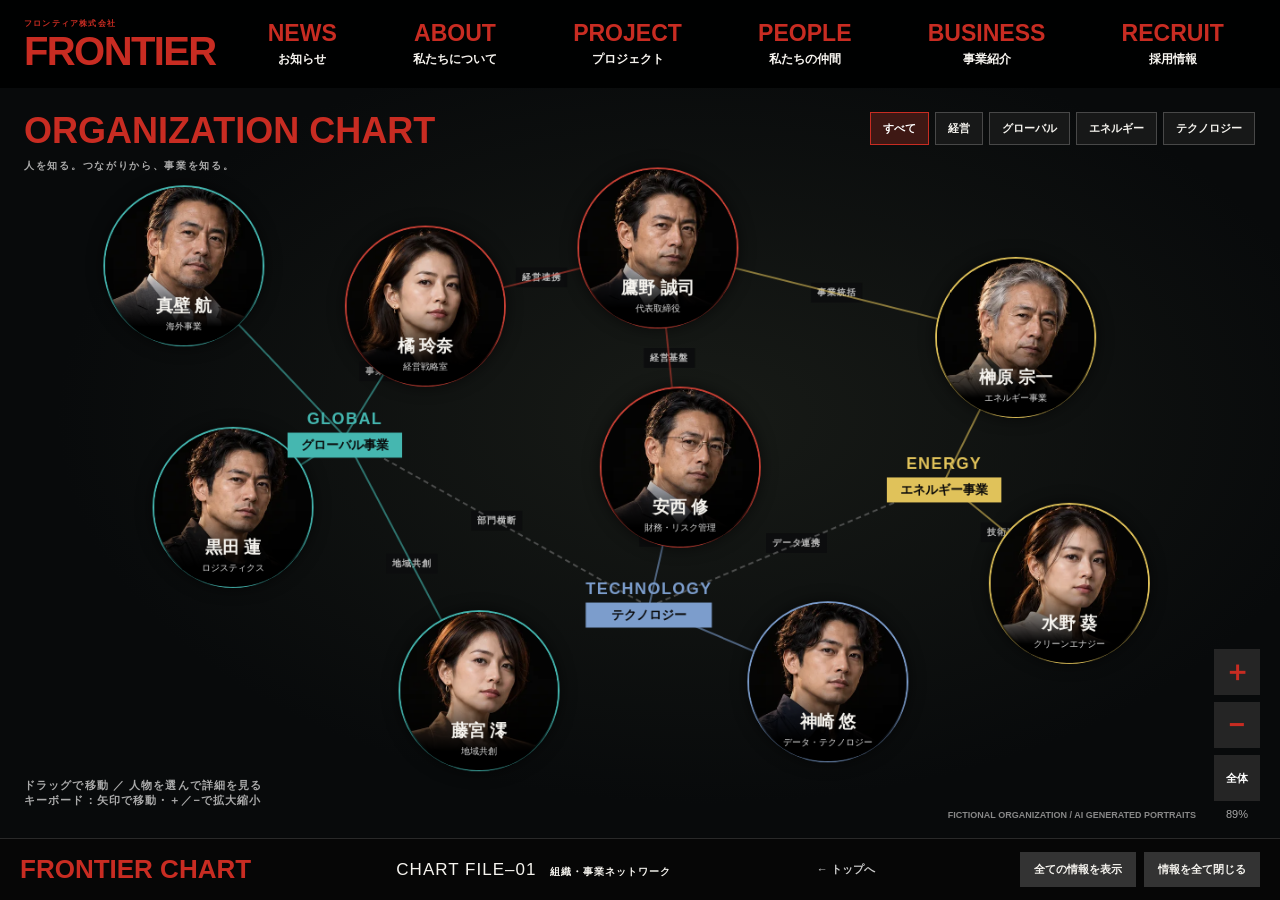
==== chart/index.html @ ee570818 "Build FRONTIER corporate website and interactive organization chart" ====
<!doctype html><html lang="ja"><head><meta charset="UTF-8"><meta name="viewport" content="width=device-width,initial-scale=1"><title>組織チャート｜FRONTIER</title><meta name="description" content="境界を越え、まだ見ぬ未来へ。架空の総合事業会社FRONTIERの企業サイト。OneBeによるデザインスタディです。"><meta name="robots" content="noindex,nofollow"><meta name="theme-color" content="#090909"><meta property="og:title" content="FRONTIER — 境界を越え、まだ見ぬ未来へ。"><meta property="og:description" content="架空企業のコーポレートサイトと、事業をつなぐインタラクティブ組織チャート。"><meta property="og:type" content="website"><meta property="og:image" content="https://onebe-inc.github.io/frontier-corporate-demo/assets/og.jpg"><meta property="og:url" content="https://onebe-inc.github.io/frontier-corporate-demo/chart/"><link rel="canonical" href="https://onebe-inc.github.io/frontier-corporate-demo/chart/"><link rel="stylesheet" href="../styles.css"><link rel="icon" href="data:,"><script defer src="../data.js"></script><script defer src="../app.js"></script></head><body class="chart-page"><a class="skip" href="#chart-workspace">チャートへ移動</a><nav class="nav" aria-label="メインナビゲーション"><a class="brand" href="../" aria-label="FRONTIER トップ"><small>フロンティア株式会社</small>FRONTIER</a><button class="menu-toggle" aria-expanded="false" aria-controls="nav-links">MENU ＋</button><div class="nav-links" id="nav-links"><a href="../index.html#news"><b>NEWS</b><span>お知らせ</span></a><a href="../index.html#about"><b>ABOUT</b><span>私たちについて</span></a><a href="../index.html#project"><b>PROJECT</b><span>プロジェクト</span></a><a href="../index.html#people"><b>PEOPLE</b><span>私たちの仲間</span></a><a href="../index.html#business"><b>BUSINESS</b><span>事業紹介</span></a><a href="../index.html#recruit"><b>RECRUIT</b><span>採用情報</span></a></div></nav><main class="chart-main"><div class="chart-background"></div><div class="chart-title-block"><h1>ORGANIZATION CHART</h1><p>人を知る。つながりから、事業を知る。</p></div><div class="chart-legend" role="group" aria-label="部門で絞り込む"><button data-filter="all" aria-pressed="true">すべて</button><button data-filter="strategy" aria-pressed="false">経営</button><button data-filter="global" aria-pressed="false">グローバル</button><button data-filter="energy" aria-pressed="false">エネルギー</button><button data-filter="technology" aria-pressed="false">テクノロジー</button></div><div class="chart-workspace" id="chart-workspace" tabindex="0" role="region" aria-label="組織チャート。ドラッグまたは矢印キーで移動、プラス・マイナスで拡大縮小。人物を選択すると詳細を表示。"><div class="chart-world" id="chart-world"><button class="chart-node" style="left:690px;top:160px;--group-color:#c94035" data-person="1" data-group="strategy" aria-label="鷹野 誠司、代表取締役 / CEO。詳細を表示"><img src="../assets/person-1.webp" alt="" width="144" height="144" draggable="false"><span class="node-name">鷹野 誠司<small>代表取締役</small></span><span class="node-detail">経営戦略・全事業統括<br>「まだ、世界にはできることがある。」</span></button><button class="chart-node" style="left:430px;top:225px;--group-color:#c94035" data-person="2" data-group="strategy" aria-label="橘 玲奈、経営戦略室 / Director。詳細を表示"><img src="../assets/person-2.webp" alt="" width="144" height="144" draggable="false"><span class="node-name">橘 玲奈<small>経営戦略室</small></span><span class="node-detail">経営戦略・事業開発<br>「未来を、構想だけで終わらせない。」</span></button><button class="chart-node" style="left:1090px;top:260px;--group-color:#e0c25a" data-person="3" data-group="energy" aria-label="榊原 宗一、エネルギー事業 / Executive。詳細を表示"><img src="../assets/person-3.webp" alt="" width="144" height="144" draggable="false"><span class="node-name">榊原 宗一<small>エネルギー事業</small></span><span class="node-detail">エネルギー・技術連携<br>「現場に立てば、答えが見えてくる。」</span></button><button class="chart-node" style="left:215px;top:450px;--group-color:#45b7b0" data-person="4" data-group="global" aria-label="黒田 蓮、ロジスティクス / Director。詳細を表示"><img src="../assets/person-4.webp" alt="" width="144" height="144" draggable="false"><span class="node-name">黒田 蓮<small>ロジスティクス</small></span><span class="node-detail">物流・調達・海外拠点<br>「届かない場所を、なくしていく。」</span></button><button class="chart-node" style="left:1150px;top:535px;--group-color:#e0c25a" data-person="5" data-group="energy" aria-label="水野 葵、クリーンエナジー / Engineer。詳細を表示"><img src="../assets/person-5.webp" alt="" width="144" height="144" draggable="false"><span class="node-name">水野 葵<small>クリーンエナジー</small></span><span class="node-detail">再生可能エネルギー・設備設計<br>「自然の力を、暮らしの力に。」</span></button><button class="chart-node" style="left:715px;top:405px;--group-color:#c94035" data-person="6" data-group="strategy" aria-label="安西 修、財務・リスク管理 / CFO。詳細を表示"><img src="../assets/person-6.webp" alt="" width="144" height="144" draggable="false"><span class="node-name">安西 修<small>財務・リスク管理</small></span><span class="node-detail">財務・ガバナンス<br>「挑戦を支える、確かな基盤を。」</span></button><button class="chart-node" style="left:880px;top:645px;--group-color:#7c9dcc" data-person="7" data-group="technology" aria-label="神崎 悠、データ・テクノロジー / Lead。詳細を表示"><img src="../assets/person-7.webp" alt="" width="144" height="144" draggable="false"><span class="node-name">神崎 悠<small>データ・テクノロジー</small></span><span class="node-detail">データ基盤・運用分析<br>「見えない可能性を、データで照らす。」</span></button><button class="chart-node" style="left:490px;top:655px;--group-color:#45b7b0" data-person="8" data-group="global" aria-label="藤宮 澪、地域共創 / Director。詳細を表示"><img src="../assets/person-8.webp" alt="" width="144" height="144" draggable="false"><span class="node-name">藤宮 澪<small>地域共創</small></span><span class="node-detail">地域連携・コミュニケーション<br>「その土地の声から、はじめよう。」</span></button><button class="chart-node" style="left:160px;top:180px;--group-color:#45b7b0" data-person="9" data-group="global" aria-label="真壁 航、海外事業 / Executive。詳細を表示"><img src="../assets/person-9.webp" alt="" width="144" height="144" draggable="false"><span class="node-name">真壁 航<small>海外事業</small></span><span class="node-detail">海外事業・パートナーシップ<br>「境界の向こうに、仲間がいる。」</span></button><div class="chart-hub" style="left:340px;top:370px;--group-color:#45b7b0"><b>GLOBAL</b><span>グローバル事業</span></div><div class="chart-hub" style="left:1010px;top:420px;--group-color:#e0c25a"><b>ENERGY</b><span>エネルギー事業</span></div><div class="chart-hub" style="left:680px;top:560px;--group-color:#7c9dcc"><b>TECHNOLOGY</b><span>テクノロジー</span></div></div></div><p class="chart-hint">ドラッグで移動 ／ 人物を選んで詳細を見る<br>キーボード：矢印で移動・＋／−で拡大縮小</p><div class="zoom-controls" aria-label="表示倍率"><button id="zoom-in" aria-label="拡大">＋</button><button id="zoom-out" aria-label="縮小">−</button><button class="fit" id="zoom-fit" aria-label="全体を表示">全体</button><output class="zoom-percent" id="zoom-percent" aria-live="polite">100%</output></div><span class="chart-disclaimer">FICTIONAL ORGANIZATION / AI GENERATED PORTRAITS</span></main><footer class="chart-bar"><span class="bar-title">FRONTIER CHART</span><span class="chart-file">CHART FILE–01 <span>組織・事業ネットワーク</span></span><a class="return-link" href="../">← トップへ</a><div class="chart-actions"><button id="show-details" aria-pressed="false">全ての情報を表示</button><button id="hide-details">情報を全て閉じる</button></div></footer><dialog id="detail-dialog" aria-labelledby="dialog-title"><button class="dialog-close" aria-label="閉じる">×</button><div class="dialog-content" id="dialog-content"></div></dialog></body></html>
---- styles.css ----
@font-face{font-family:Oswald;src:url('./assets/oswald.woff2') format('woff2');font-style:normal;font-weight:600 700;font-display:swap}
:root{--red:#c82c22;--bg:#252525;--ink:#f6f4ef;--muted:#c0bdb9;--line:#505050;--english:Oswald,Impact,'Arial Narrow',sans-serif}
*{box-sizing:border-box}html{scroll-behavior:smooth;scroll-padding-top:100px}body{margin:0;background:var(--bg);color:var(--ink);font-family:'Noto Sans JP','Yu Gothic',Meiryo,sans-serif;font-weight:600}button,input,textarea,select{font:inherit}a{color:inherit;text-decoration:none}button{color:inherit;cursor:pointer}img{display:block;max-width:100%}button,a{-webkit-tap-highlight-color:transparent}a:focus-visible,button:focus-visible,input:focus-visible,textarea:focus-visible,select:focus-visible{outline:3px solid #f0ce50;outline-offset:5px}button{border:0}::selection{background:var(--red);color:white}[hidden]{display:none!important}.skip{position:fixed;left:12px;top:-60px;background:white;color:black;padding:12px;z-index:100}.skip:focus{top:10px}.english{font-family:var(--english);font-weight:700}.utility{height:54px;background:#f4f3f7;color:#222;display:flex;align-items:center;justify-content:space-between;padding:0 32px;font-size:11px;letter-spacing:.13em}.utility strong{font-family:var(--english);font-size:25px;letter-spacing:-.04em}.utility-right{display:flex;gap:30px;align-items:center}.utility .demo{color:#737373;font-size:10px;letter-spacing:.15em}
.hero{position:relative;width:100%;aspect-ratio:3/2;overflow:hidden;background:#7cb8da}.hero>picture,.hero>picture img{width:100%;height:100%;object-fit:cover}.hero-title{position:absolute;top:6.5%;left:0;width:100%;margin:0;text-align:center;color:#bd2c23;line-height:.95;font:700 clamp(60px,17.5vw,290px)/1 var(--english);letter-spacing:-.035em}.hero-title small{display:block;font:800 clamp(12px,1.7vw,28px)/1.4 'Yu Gothic',sans-serif;letter-spacing:.18em;text-align:left;margin-left:13.5%;margin-bottom:.25em}.hero-copy{position:absolute;bottom:6.5%;left:0;width:100%;text-align:center;text-shadow:0 2px 18px #392615;font-size:clamp(14px,2vw,30px);letter-spacing:.28em}.hero-copy small{display:block;font:600 clamp(9px,.9vw,14px)/2 var(--english);letter-spacing:.3em;margin-top:9px}.nav{position:sticky;top:0;background:#050505;z-index:30;min-height:90px;display:flex;align-items:center;padding:12px 24px;gap:20px}.brand{font:700 40px/1 var(--english);letter-spacing:-.04em;color:var(--red);white-space:nowrap}.brand small{display:block;font:800 8px/1.8 'Yu Gothic',sans-serif;letter-spacing:.15em}.nav-links{display:flex;align-items:center;justify-content:space-around;width:100%;gap:12px}.nav-links a{display:flex;flex-direction:column;text-align:center;gap:3px;padding:10px 8px}.nav-links a b{font:700 clamp(16px,1.8vw,26px)/1.2 var(--english);color:var(--red)}.nav-links a span{font-size:12px;white-space:nowrap}.nav-links a:hover b{color:white}.nav-links a.active b{color:white}.menu-toggle{display:none;background:none;font:600 16px var(--english);padding:10px}.board-link{display:flex;justify-content:flex-end;padding:18px 25px 0;background:var(--bg)}.board-link a{background:#090909;padding:13px 20px;font:700 21px var(--english);box-shadow:0 2px 8px #0003}.board-link em{font-style:normal;color:var(--red)}.board-link span{margin-left:22px}
.section{padding:80px 24px 95px;text-align:center}.section-heading{margin:0;color:var(--red);font:700 clamp(42px,5vw,70px)/1.15 var(--english);letter-spacing:-.025em}.section-subtitle{margin:10px 0 40px;font-size:14px;letter-spacing:.32em}.section-inner{width:min(1040px,100%);margin:auto}.project-section{padding-top:40px}.project-kicker{font:600 25px var(--english);margin:30px 0}.project-kicker strong{font-size:50px;margin:0 12px}.project-kicker span{font-family:'Yu Gothic',sans-serif;font-size:16px}.project-photo{position:relative;width:min(1000px,100%);margin:30px auto;overflow:hidden}.project-photo img{aspect-ratio:16/8.5;object-fit:cover;transition:transform .65s}.project-photo:hover img{transform:scale(1.025)}.project-caption{position:absolute;bottom:0;left:0;right:0;text-align:left;padding:50px 30px 28px;background:linear-gradient(transparent,#000c)}.project-caption b{font:700 32px var(--english);display:block}.project-caption span{font-size:16px;letter-spacing:.12em}.outline-link{display:inline-flex;align-items:center;justify-content:space-between;gap:50px;min-width:320px;border:1px solid #aaa;padding:18px 28px;background:transparent;color:white;font-size:14px;letter-spacing:.12em;transition:background .2s}.outline-link:hover{background:#080808}.outline-link .arrow{font-size:22px;line-height:1;color:var(--red)}.intro{background:#1c1c1c}.intro-copy{font-size:clamp(18px,2.1vw,29px);line-height:2.15;letter-spacing:.1em;margin:0 auto 38px;max-width:900px}.intro-copy .accent{color:#ea5045}.intro-copy .small-copy{font-size:16px;letter-spacing:.06em;line-height:2.2;display:block;margin:28px auto 0;max-width:680px;color:#d1d1d1}.intro-expand{max-width:680px;margin:30px auto;text-align:left;font-size:15px;line-height:2.2;color:#ccc}.people-grid{display:grid;grid-template-columns:repeat(3,1fr);gap:20px;margin:0 auto 40px}.person-card{position:relative;padding:0;background:#050505;text-align:left;overflow:hidden}.person-card img{width:100%;aspect-ratio:1/1.06;object-fit:cover;object-position:50% 30%;transition:transform .4s}.person-card:hover img{transform:scale(1.04)}.person-caption{position:absolute;bottom:0;left:0;right:0;padding:55px 22px 22px;background:linear-gradient(transparent,#000)}.person-caption small{font-size:11px;color:#ddd}.person-caption strong{display:block;font-size:26px;letter-spacing:.15em;margin:6px 0}.person-caption em{font:500 11px var(--english);font-style:normal;letter-spacing:.14em;color:#b9b9b9}.person-card .plus{position:absolute;right:18px;bottom:30px;color:var(--red);font-size:32px}.network-section{background:#0b0b0b;padding-bottom:65px}.network-preview{position:relative;max-width:780px;height:310px;margin:0 auto 30px;display:flex;align-items:center;justify-content:center;gap:28px}.network-preview:before{content:'';height:1px;background:#8c7850;position:absolute;top:50%;left:10%;right:10%}.network-preview img{width:140px;height:140px;object-fit:cover;border:2px solid #c6aa52;border-radius:50%;position:relative}.network-preview img:nth-child(2){width:210px;height:210px;border-color:var(--red)}.network-preview img:nth-child(3){border-color:#4aaba5}.network-preview .network-word{position:absolute;bottom:0;font:600 12px var(--english);letter-spacing:.3em;color:#bdb9b0}.business-list{display:grid;grid-template-columns:repeat(3,1fr);gap:0;border-top:1px solid #666;border-bottom:1px solid #666;margin:0 auto 35px}.business-item{padding:40px 22px;border-right:1px solid #555;text-align:left;background:none}.business-item:last-child{border-right:0}.business-item .num{font:600 18px var(--english);color:var(--red)}.business-item h3{font:700 27px var(--english);margin:14px 0 6px}.business-item b{font-size:14px}.business-item p{font-size:13px;font-weight:500;line-height:2;color:#ccc;margin:20px 0}.business-item:hover{background:#1c1c1c}.business-item .business-more{color:#ddd;font-size:12px}.news-section{background:#1b1b1b}.news-list{text-align:left;max-width:930px;margin:0 auto 34px;border-top:1px solid #555}.news-row{width:100%;display:grid;grid-template-columns:110px 100px 1fr 20px;align-items:center;gap:20px;padding:27px 0;border-bottom:1px solid #555;background:none;text-align:left}.news-row time{font:500 18px var(--english);color:#bbb}.news-row .tag{font-size:10px;color:#df554d;border:1px solid #6c3530;text-align:center;padding:5px}.news-row strong{font-size:14px;line-height:1.8}.news-row .arrow{color:var(--red);font-size:22px}.news-row:hover strong{color:#ed635b}.more-button{background:none;color:#eee;padding:10px 32px;font:600 22px var(--english);border-bottom:1px solid #888}.recruit{padding:90px 24px;background:#080808;text-align:center}.recruit p{font-size:clamp(20px,3vw,34px);letter-spacing:.18em;margin:25px auto 35px}.recruit .outline-link{border-color:var(--red)}.footer{text-align:center;padding:45px 24px 24px;background:#050505}.footer .brand{display:inline-block;font-size:45px}.footer-links{display:flex;justify-content:center;gap:32px;font-size:12px;margin:25px 0}.footer-links button{background:none;padding:0;color:#ccc;font-size:12px}.footer p{font-size:10px;color:#aaa;line-height:2;font-weight:500}.footer .copyright{font-family:Arial,sans-serif;font-size:10px;letter-spacing:.1em}.top-link{display:block;margin:30px auto;width:100px;font:500 14px var(--english);color:#ddd;letter-spacing:.15em}
dialog{border:1px solid #5c5c5c;background:#171717;color:white;width:min(760px,calc(100% - 32px));max-height:88dvh;padding:0;box-shadow:0 20px 90px #0009}dialog::backdrop{background:#000c;backdrop-filter:blur(6px)}.dialog-close{position:sticky;float:right;top:12px;right:12px;margin:12px 12px 0 0;background:#292929;color:white;font-size:24px;width:42px;height:42px;z-index:3}.dialog-content{padding:55px 45px 45px}.dialog-content .eyebrow{font:600 15px var(--english);color:#ed5146;letter-spacing:.15em}.dialog-content h2{font-size:28px;line-height:1.6;margin:15px 0 25px}.dialog-content p{font-size:15px;line-height:2.1;color:#ccc}.dialog-content img{width:100%;max-height:320px;object-fit:cover}.dialog-content dl{display:grid;grid-template-columns:110px 1fr;font-size:14px;line-height:1.9}.dialog-content dt,.dialog-content dd{padding:15px 0;border-bottom:1px solid #444;margin:0}.dialog-content dt{color:#aaa}.profile-layout{display:grid;grid-template-columns:220px 1fr;gap:30px}.profile-layout img{aspect-ratio:3/4;height:100%;max-height:360px;object-fit:cover}.profile-layout h2{margin:10px 0}.profile-layout blockquote{margin:20px 0;font-size:18px;line-height:1.8;color:#eee}.demo-note{font-size:11px!important;color:#aaa!important}.contact-form{display:grid;gap:16px}.contact-form label{display:grid;gap:8px;font-size:12px}.contact-form input,.contact-form textarea,.contact-form select{width:100%;color:white;background:#272727;border:1px solid #666;padding:12px;border-radius:0}.contact-form textarea{min-height:100px;resize:vertical}.contact-form .outline-link{min-width:0;text-align:center}.form-status{border-left:3px solid var(--red);padding:12px 18px;background:#252525}
/* The chart is a functional HTML diagram. All people are generated raster photos. */
.chart-page{height:100dvh;overflow:hidden;background:#070808}.chart-page .nav{height:88px;min-height:88px;position:absolute;inset:0 0 auto;background:#000e}.chart-main{position:absolute;inset:88px 0 62px;overflow:hidden}.chart-background{position:absolute;inset:0;background:radial-gradient(ellipse at 55% 44%,#25292188,transparent 65%),#080a0b}.chart-workspace{position:absolute;inset:0;overflow:hidden;touch-action:none;cursor:grab;outline:none}.chart-workspace.dragging{cursor:grabbing}.chart-world{width:1400px;height:840px;position:absolute;transform-origin:0 0;will-change:transform}.chart-node{position:absolute;width:144px;height:144px;border:2px solid var(--group-color,#888);border-radius:50%;background:#090909;padding:0;transform:translate(-50%,-50%);overflow:visible;box-shadow:0 0 18px #0009;transition:opacity .2s,border-color .2s}.chart-node img{width:100%;height:100%;object-fit:cover;border-radius:50%;pointer-events:none}.chart-node .node-name{position:absolute;bottom:-1px;left:0;right:0;padding:28px 0 14px;border-radius:0 0 72px 72px;background:linear-gradient(transparent,#000 75%);font-size:16px;text-align:center;pointer-events:none}.chart-node .node-name small{font-size:9px;display:block;margin-top:3px;font-weight:500;color:#ddd}.chart-node:hover{z-index:3;border-color:white;box-shadow:0 0 22px #ffffff30}.chart-node.selected{outline:3px solid white;outline-offset:5px;z-index:4}.chart-node.dimmed{opacity:.22}.chart-node .node-detail{display:none;position:absolute;top:154px;left:50%;transform:translateX(-50%);width:190px;font-size:11px;line-height:1.6;background:#111e;border:1px solid var(--group-color);padding:10px;z-index:5;pointer-events:none}.show-details .chart-node .node-detail{display:block}.chart-hub{position:absolute;transform:translate(-50%,-50%);text-align:center;pointer-events:none}.chart-hub b{font:600 18px var(--english);letter-spacing:.08em;color:var(--group-color)}.chart-hub span{display:block;padding:5px 15px;margin:5px 0;background:var(--group-color);color:#0a0a0a;font-size:14px}.chart-line{position:absolute;height:2px;transform-origin:left center;background:var(--line-color);opacity:.6;pointer-events:none}.chart-line.dashed{height:0;background:none;border-top:2px dashed var(--line-color)}.chart-line-label{position:absolute;font-size:10px;padding:4px 7px;background:#0c0d0e;color:#bebebe;transform:translate(-50%,-50%);letter-spacing:.08em;pointer-events:none}.chart-title-block{position:absolute;left:24px;top:22px;pointer-events:none;z-index:4}.chart-title-block h1{font:700 36px var(--english);color:var(--red);margin:0}.chart-title-block p{font-size:10px;letter-spacing:.17em;color:#aaa;margin:7px 0}.chart-legend{position:absolute;top:24px;right:25px;display:flex;gap:6px;z-index:5;flex-wrap:wrap;justify-content:flex-end;max-width:460px}.chart-legend button{background:#171818;border:1px solid #484848;padding:8px 12px;font-size:11px}.chart-legend button[aria-pressed=true]{border-color:var(--red);color:white;background:#3e1814}.chart-hint{position:absolute;bottom:19px;left:24px;color:#aaa;font-size:11px;letter-spacing:.1em;pointer-events:none}.zoom-controls{position:absolute;bottom:18px;right:20px;display:flex;flex-direction:column;gap:7px;z-index:6}.zoom-controls button{background:#252525;color:var(--red);width:46px;height:46px;font-size:28px}.zoom-controls button.fit{font-size:11px;color:white}.zoom-percent{text-align:center;font:500 11px var(--english);color:#aaa}.chart-bar{position:absolute;bottom:0;left:0;right:0;height:62px;background:#070707f5;display:flex;align-items:center;justify-content:space-between;padding:0 20px;z-index:10;border-top:1px solid #292929;gap:12px}.chart-bar .bar-title{font:700 26px var(--english);color:var(--red)}.chart-bar .chart-file{font:500 17px var(--english);letter-spacing:.06em}.chart-bar .chart-file span{font:600 10px 'Yu Gothic',sans-serif;margin-left:8px}.chart-bar .chart-actions{display:flex;gap:8px}.chart-actions button{background:#333;padding:10px 14px;font-size:11px}.chart-actions button:hover{background:#555}.chart-bar .return-link{font-size:11px;color:#ccc}.chart-disclaimer{position:absolute;right:84px;bottom:18px;font-size:9px;color:#888}.chart-page .dialog-content{padding-top:42px}.chart-page .board-link{display:none}
@media(min-width:1800px){.hero{max-height:1200px;aspect-ratio:auto}.hero-title{font-size:290px}.hero>picture img{object-position:50% 65%}}@media(max-width:1000px){.nav{padding:12px 16px;gap:20px}.brand{font-size:32px}.nav-links a b{font-size:19px}.nav-links a span{font-size:10px}.nav-links{gap:3px}.nav-links a{padding:8px 3px}.chart-title-block h1{font-size:28px}.chart-legend{top:90px;left:20px;right:auto;justify-content:flex-start}.chart-bar .chart-file{display:none}.chart-disclaimer{display:none}}
@media(max-width:680px){.utility{height:40px;padding:0 16px}.utility strong{font-size:19px}.utility .demo{font-size:8px;letter-spacing:.03em}.utility-right{gap:12px}.utility-right>a{display:none}.hero{aspect-ratio:3/3.5}.hero>picture img{object-position:50% 50%;width:100%;height:100%;object-fit:cover}.hero-title{top:6%;font-size:20vw;letter-spacing:-.04em}.hero-title small{margin-left:7%;font-size:11px;margin-bottom:5px}.hero-copy{font-size:14px;letter-spacing:.13em;bottom:5%}.hero-copy small{font-size:8px;letter-spacing:.17em}.nav{min-height:69px;justify-content:space-between;padding:9px 18px}.brand{font-size:31px}.brand small{font-size:6px}.menu-toggle{display:block}.nav-links{display:none;position:absolute;top:100%;left:0;right:0;background:#080808;grid-template-columns:1fr 1fr;padding:20px 20px 28px;border-top:1px solid #333;gap:14px;max-height:calc(100dvh - 70px);overflow:auto}.nav.open .nav-links{display:grid}.nav-links a{padding:14px;text-align:left;align-items:flex-start}.nav-links a b{font-size:25px}.nav-links a span{font-size:11px}.board-link{padding:13px 16px 0}.board-link a{font-size:17px;padding:10px 14px}.section{padding:60px 20px}.project-section{padding-top:34px}.section-heading{font-size:43px}.section-subtitle{font-size:11px;margin:10px 0 28px}.project-kicker{font-size:19px;margin:20px 0}.project-kicker strong{font-size:38px}.project-kicker span{font-size:12px}.project-photo{margin:25px auto}.project-photo img{aspect-ratio:4/3}.project-caption{padding:40px 15px 18px}.project-caption b{font-size:25px}.project-caption span{font-size:12px;letter-spacing:.02em}.outline-link{min-width:min(300px,100%);max-width:100%;padding:16px 22px;gap:25px;font-size:12px}.intro-copy{font-size:18px;line-height:2.2;letter-spacing:.03em}.intro-copy .small-copy{font-size:13px;text-align:left;line-height:2.2}.people-grid{gap:8px}.person-caption{padding:35px 8px 12px}.person-caption strong{font-size:15px;letter-spacing:.04em}.person-caption small{font-size:8px}.person-caption em{display:none}.person-card img{aspect-ratio:1/1.85;object-position:48% 40%}.person-card .plus{display:none}.network-preview{height:210px;gap:10px;margin-bottom:24px}.network-preview img{width:85px;height:85px}.network-preview img:nth-child(2){width:130px;height:130px}.network-preview .network-word{font-size:9px;letter-spacing:.17em}.business-list{grid-template-columns:1fr}.business-item{border-right:0;border-bottom:1px solid #555;padding:28px 10px}.business-item:last-child{border-bottom:0}.business-item h3{margin-top:8px}.business-item p{margin:14px 0;font-size:13px}.news-row{grid-template-columns:84px 1fr 14px;gap:9px;padding:22px 0}.news-row time{font-size:15px}.news-row .tag{grid-column:2;font-size:9px;width:max-content;padding:3px 8px}.news-row strong{grid-column:1/3;font-size:13px;grid-row:2}.news-row .arrow{grid-column:3;grid-row:1/3}.recruit{padding:65px 20px}.recruit p{font-size:19px;line-height:1.9}.footer-links{gap:20px;flex-wrap:wrap}.footer{padding:35px 20px 20px}.dialog-content{padding:50px 22px 28px}.dialog-content h2{font-size:23px}.dialog-content p{font-size:13px}.profile-layout{grid-template-columns:1fr;gap:18px}.profile-layout img{width:100%;height:220px;object-position:50% 25%}.profile-layout blockquote{font-size:17px}.dialog-content dl{grid-template-columns:80px 1fr;font-size:12px}.chart-page .nav{height:69px;min-height:69px}.chart-main{top:69px;bottom:105px}.chart-title-block{top:18px;left:16px}.chart-title-block h1{font-size:29px}.chart-title-block p{font-size:9px}.chart-legend{top:84px;left:16px;right:16px;gap:5px}.chart-legend button{font-size:9px;padding:7px 8px}.chart-bar{height:105px;flex-wrap:wrap;padding:12px 16px;gap:10px}.chart-bar .bar-title{font-size:22px}.chart-bar .chart-actions{width:100%}.chart-actions button{flex:1;font-size:10px;padding:9px}.chart-bar .return-link{font-size:10px}.chart-hint{font-size:9px;left:16px;bottom:15px;max-width:200px;line-height:1.8}.zoom-controls{right:12px;bottom:15px;gap:5px}.zoom-controls button{width:40px;height:40px}.chart-node .node-name{font-size:17px}.chart-node .node-name small{font-size:10px}}
.hero-title{top:4.5%;font-size:clamp(60px,16vw,270px)}
.chart-node{width:180px;height:180px}.chart-node .node-name{font-size:19px;border-radius:0 0 90px 90px}.chart-node .node-name small{font-size:10px}.chart-node .node-detail{top:190px}
@media(max-width:680px){.hero-title{top:6%;font-size:20vw}.chart-node .node-name{font-size:19px}}
@media(prefers-reduced-motion:reduce){html{scroll-behavior:auto}*,*:before,*:after{animation:none!important;transition:none!important}}
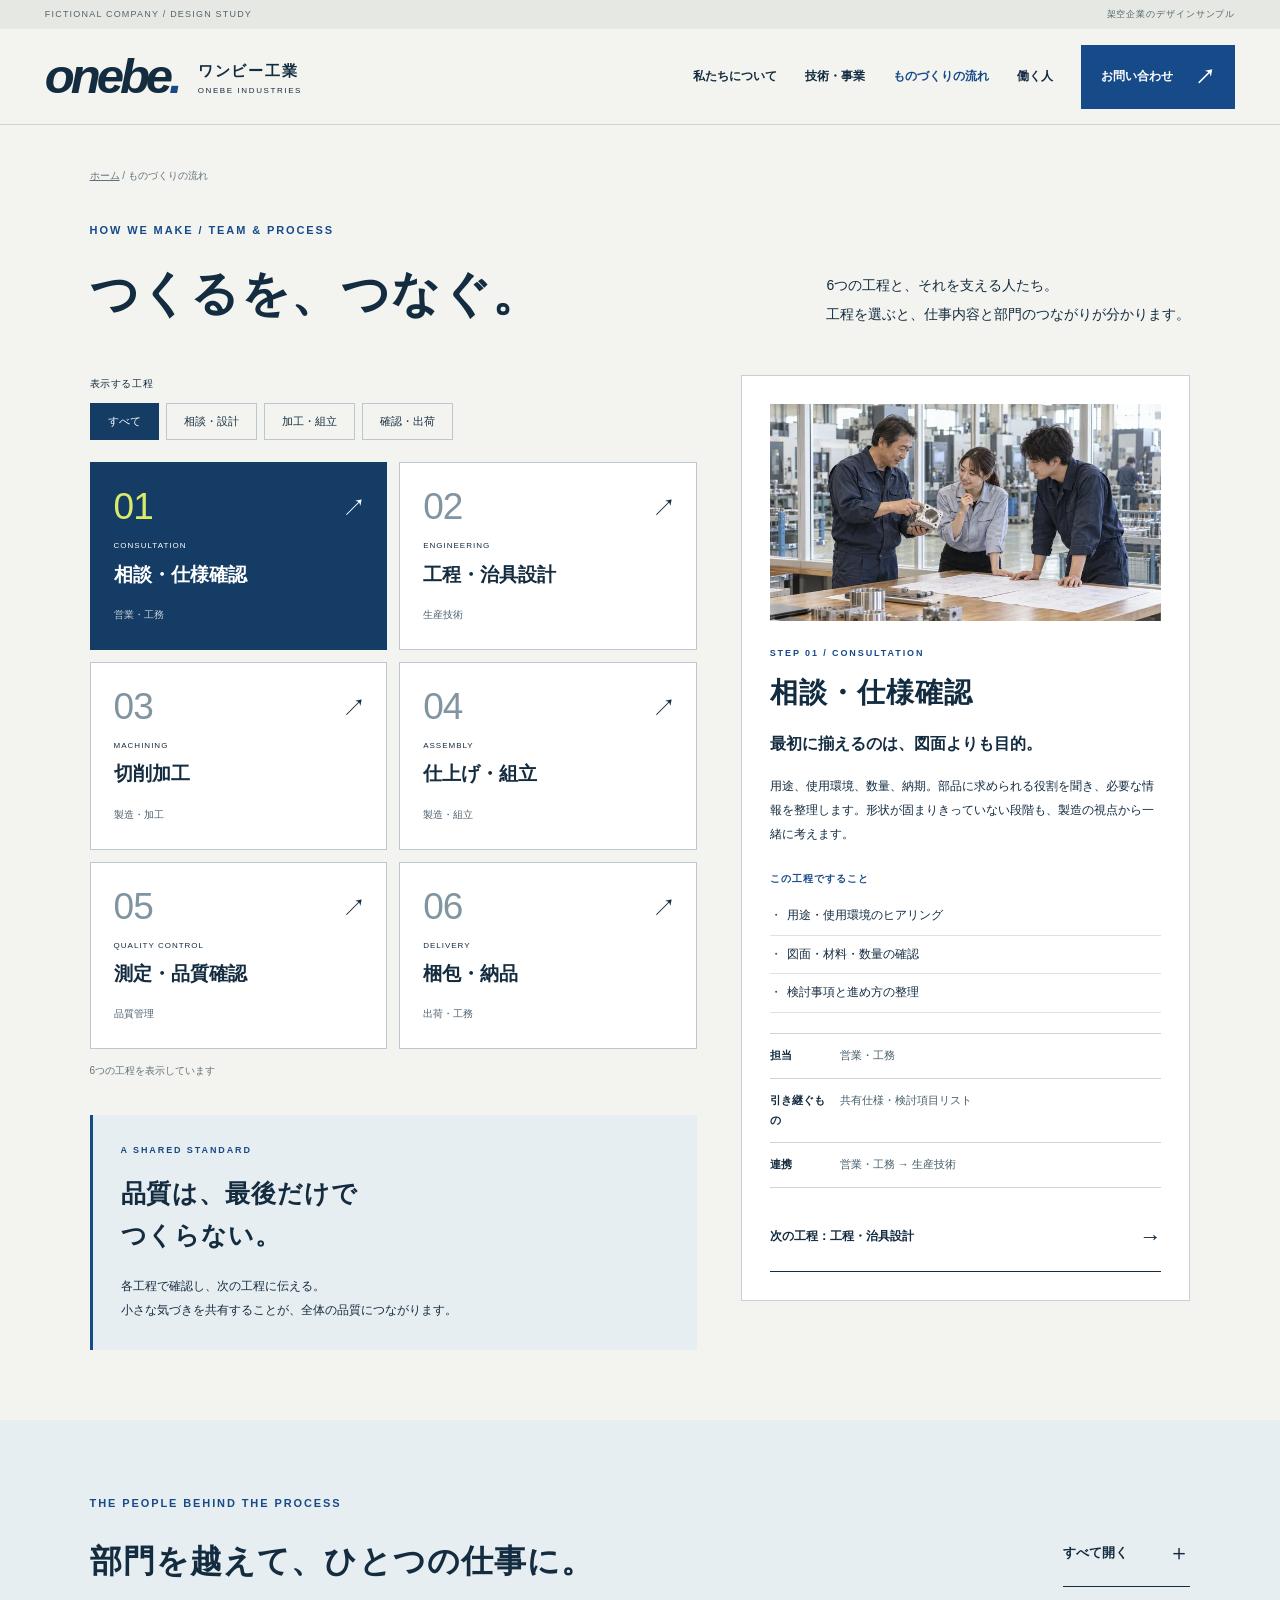
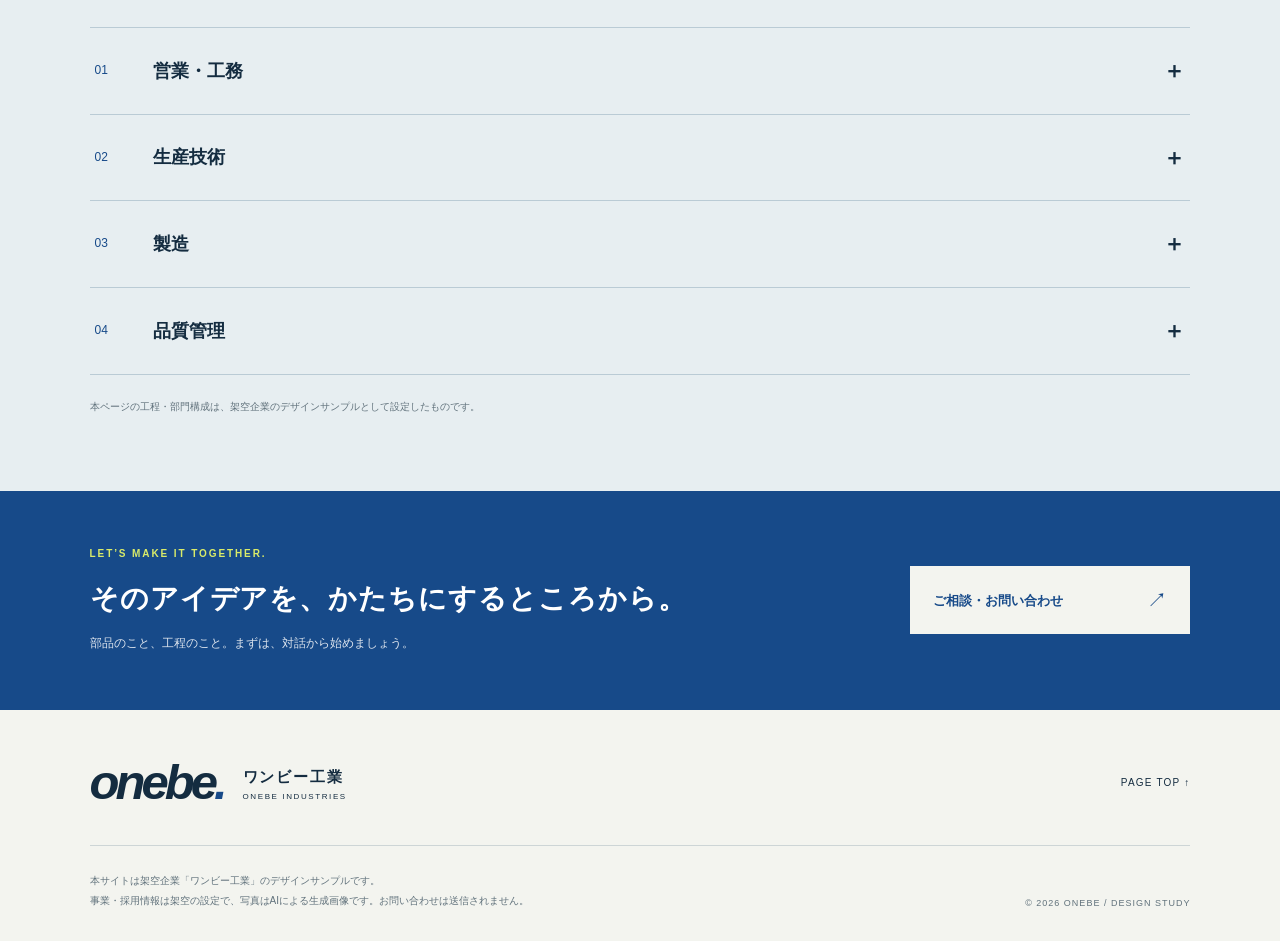
==== commit 8f3d952d: "Redesign as OneBe Industries manufacturing company" ====
--- a/chart/index.html
+++ b/chart/index.html
@@ -1 +1 @@
-<!doctype html><html lang="ja"><head><meta charset="UTF-8"><meta name="viewport" content="width=device-width,initial-scale=1"><title>組織チャート｜FRONTIER</title><meta name="description" content="境界を越え、まだ見ぬ未来へ。架空の総合事業会社FRONTIERの企業サイト。OneBeによるデザインスタディです。"><meta name="robots" content="noindex,nofollow"><meta name="theme-color" content="#090909"><meta property="og:title" content="FRONTIER — 境界を越え、まだ見ぬ未来へ。"><meta property="og:description" content="架空企業のコーポレートサイトと、事業をつなぐインタラクティブ組織チャート。"><meta property="og:type" content="website"><meta property="og:image" content="https://onebe-inc.github.io/frontier-corporate-demo/assets/og.jpg"><meta property="og:url" content="https://onebe-inc.github.io/frontier-corporate-demo/chart/"><link rel="canonical" href="https://onebe-inc.github.io/frontier-corporate-demo/chart/"><link rel="stylesheet" href="../styles.css"><link rel="icon" href="data:,"><script defer src="../data.js"></script><script defer src="../app.js"></script></head><body class="chart-page"><a class="skip" href="#chart-workspace">チャートへ移動</a><nav class="nav" aria-label="メインナビゲーション"><a class="brand" href="../" aria-label="FRONTIER トップ"><small>フロンティア株式会社</small>FRONTIER</a><button class="menu-toggle" aria-expanded="false" aria-controls="nav-links">MENU ＋</button><div class="nav-links" id="nav-links"><a href="../index.html#news"><b>NEWS</b><span>お知らせ</span></a><a href="../index.html#about"><b>ABOUT</b><span>私たちについて</span></a><a href="../index.html#project"><b>PROJECT</b><span>プロジェクト</span></a><a href="../index.html#people"><b>PEOPLE</b><span>私たちの仲間</span></a><a href="../index.html#business"><b>BUSINESS</b><span>事業紹介</span></a><a href="../index.html#recruit"><b>RECRUIT</b><span>採用情報</span></a></div></nav><main class="chart-main"><div class="chart-background"></div><div class="chart-title-block"><h1>ORGANIZATION CHART</h1><p>人を知る。つながりから、事業を知る。</p></div><div class="chart-legend" role="group" aria-label="部門で絞り込む"><button data-filter="all" aria-pressed="true">すべて</button><button data-filter="strategy" aria-pressed="false">経営</button><button data-filter="global" aria-pressed="false">グローバル</button><button data-filter="energy" aria-pressed="false">エネルギー</button><button data-filter="technology" aria-pressed="false">テクノロジー</button></div><div class="chart-workspace" id="chart-workspace" tabindex="0" role="region" aria-label="組織チャート。ドラッグまたは矢印キーで移動、プラス・マイナスで拡大縮小。人物を選択すると詳細を表示。"><div class="chart-world" id="chart-world"><button class="chart-node" style="left:690px;top:160px;--group-color:#c94035" data-person="1" data-group="strategy" aria-label="鷹野 誠司、代表取締役 / CEO。詳細を表示"><img src="../assets/person-1.webp" alt="" width="144" height="144" draggable="false"><span class="node-name">鷹野 誠司<small>代表取締役</small></span><span class="node-detail">経営戦略・全事業統括<br>「まだ、世界にはできることがある。」</span></button><button class="chart-node" style="left:430px;top:225px;--group-color:#c94035" data-person="2" data-group="strategy" aria-label="橘 玲奈、経営戦略室 / Director。詳細を表示"><img src="../assets/person-2.webp" alt="" width="144" height="144" draggable="false"><span class="node-name">橘 玲奈<small>経営戦略室</small></span><span class="node-detail">経営戦略・事業開発<br>「未来を、構想だけで終わらせない。」</span></button><button class="chart-node" style="left:1090px;top:260px;--group-color:#e0c25a" data-person="3" data-group="energy" aria-label="榊原 宗一、エネルギー事業 / Executive。詳細を表示"><img src="../assets/person-3.webp" alt="" width="144" height="144" draggable="false"><span class="node-name">榊原 宗一<small>エネルギー事業</small></span><span class="node-detail">エネルギー・技術連携<br>「現場に立てば、答えが見えてくる。」</span></button><button class="chart-node" style="left:215px;top:450px;--group-color:#45b7b0" data-person="4" data-group="global" aria-label="黒田 蓮、ロジスティクス / Director。詳細を表示"><img src="../assets/person-4.webp" alt="" width="144" height="144" draggable="false"><span class="node-name">黒田 蓮<small>ロジスティクス</small></span><span class="node-detail">物流・調達・海外拠点<br>「届かない場所を、なくしていく。」</span></button><button class="chart-node" style="left:1150px;top:535px;--group-color:#e0c25a" data-person="5" data-group="energy" aria-label="水野 葵、クリーンエナジー / Engineer。詳細を表示"><img src="../assets/person-5.webp" alt="" width="144" height="144" draggable="false"><span class="node-name">水野 葵<small>クリーンエナジー</small></span><span class="node-detail">再生可能エネルギー・設備設計<br>「自然の力を、暮らしの力に。」</span></button><button class="chart-node" style="left:715px;top:405px;--group-color:#c94035" data-person="6" data-group="strategy" aria-label="安西 修、財務・リスク管理 / CFO。詳細を表示"><img src="../assets/person-6.webp" alt="" width="144" height="144" draggable="false"><span class="node-name">安西 修<small>財務・リスク管理</small></span><span class="node-detail">財務・ガバナンス<br>「挑戦を支える、確かな基盤を。」</span></button><button class="chart-node" style="left:880px;top:645px;--group-color:#7c9dcc" data-person="7" data-group="technology" aria-label="神崎 悠、データ・テクノロジー / Lead。詳細を表示"><img src="../assets/person-7.webp" alt="" width="144" height="144" draggable="false"><span class="node-name">神崎 悠<small>データ・テクノロジー</small></span><span class="node-detail">データ基盤・運用分析<br>「見えない可能性を、データで照らす。」</span></button><button class="chart-node" style="left:490px;top:655px;--group-color:#45b7b0" data-person="8" data-group="global" aria-label="藤宮 澪、地域共創 / Director。詳細を表示"><img src="../assets/person-8.webp" alt="" width="144" height="144" draggable="false"><span class="node-name">藤宮 澪<small>地域共創</small></span><span class="node-detail">地域連携・コミュニケーション<br>「その土地の声から、はじめよう。」</span></button><button class="chart-node" style="left:160px;top:180px;--group-color:#45b7b0" data-person="9" data-group="global" aria-label="真壁 航、海外事業 / Executive。詳細を表示"><img src="../assets/person-9.webp" alt="" width="144" height="144" draggable="false"><span class="node-name">真壁 航<small>海外事業</small></span><span class="node-detail">海外事業・パートナーシップ<br>「境界の向こうに、仲間がいる。」</span></button><div class="chart-hub" style="left:340px;top:370px;--group-color:#45b7b0"><b>GLOBAL</b><span>グローバル事業</span></div><div class="chart-hub" style="left:1010px;top:420px;--group-color:#e0c25a"><b>ENERGY</b><span>エネルギー事業</span></div><div class="chart-hub" style="left:680px;top:560px;--group-color:#7c9dcc"><b>TECHNOLOGY</b><span>テクノロジー</span></div></div></div><p class="chart-hint">ドラッグで移動 ／ 人物を選んで詳細を見る<br>キーボード：矢印で移動・＋／−で拡大縮小</p><div class="zoom-controls" aria-label="表示倍率"><button id="zoom-in" aria-label="拡大">＋</button><button id="zoom-out" aria-label="縮小">−</button><button class="fit" id="zoom-fit" aria-label="全体を表示">全体</button><output class="zoom-percent" id="zoom-percent" aria-live="polite">100%</output></div><span class="chart-disclaimer">FICTIONAL ORGANIZATION / AI GENERATED PORTRAITS</span></main><footer class="chart-bar"><span class="bar-title">FRONTIER CHART</span><span class="chart-file">CHART FILE–01 <span>組織・事業ネットワーク</span></span><a class="return-link" href="../">← トップへ</a><div class="chart-actions"><button id="show-details" aria-pressed="false">全ての情報を表示</button><button id="hide-details">情報を全て閉じる</button></div></footer><dialog id="detail-dialog" aria-labelledby="dialog-title"><button class="dialog-close" aria-label="閉じる">×</button><div class="dialog-content" id="dialog-content"></div></dialog></body></html>+<!doctype html><html lang="ja"><head><meta charset="utf-8"><meta name="viewport" content="width=device-width,initial-scale=1"><title>ものづくりの流れ｜ワンビー工業</title><meta name="description" content="精密金属加工・治具設計・組立検査を手がける架空の製造業、ワンビー工業の企業サイト。OneBeによるデザインサンプルです。"><meta name="robots" content="noindex,nofollow"><meta name="theme-color" content="#f3f4ef"><meta property="og:title" content="ワンビー工業｜小さな精度が、大きな信頼に。"><meta property="og:description" content="金属加工から、ものづくりのその先へ。架空の製造業のデザインサンプル。"><meta property="og:type" content="website"><meta property="og:image" content="https://onebe-inc.github.io/frontier-corporate-demo/assets/industrial-og.jpg"><meta property="og:url" content="https://onebe-inc.github.io/frontier-corporate-demo/chart/"><link rel="canonical" href="https://onebe-inc.github.io/frontier-corporate-demo/chart/"><link rel="icon" href="data:,"><link rel="stylesheet" href="../styles.css?v=20261026-industrial-1"><script defer src="../data.js?v=20261026-industrial-1"></script><script defer src="../app.js?v=20261026-industrial-1"></script></head><body id="top" class="flow-page"><a class="skip" href="#main">本文へ移動</a><div class="sample-strip"><span>FICTIONAL COMPANY / DESIGN STUDY</span><span>架空企業のデザインサンプル</span></div><header class="site-header"><a class="brand" href="../" aria-label="ワンビー工業 ホーム"><span class="wordmark">onebe<span>.</span></span><span class="brand-ja">ワンビー工業<small>ONEBE INDUSTRIES</small></span></a><button class="menu-toggle" aria-controls="main-nav" aria-expanded="false">MENU <span>＋</span></button><nav id="main-nav" aria-label="メインナビゲーション"><a href="../#about">私たちについて</a><a href="../#technology">技術・事業</a><a href="./" aria-current="page">ものづくりの流れ</a><a href="../#people">働く人</a><button class="nav-contact" data-modal="contact">お問い合わせ <span>↗</span></button></nav></header><main id="main"><section class="flow-intro"><a class="breadcrumb" href="../">ホーム</a><span class="breadcrumb"> / ものづくりの流れ</span><div class="section-heading"><div><p class="eyebrow">HOW WE MAKE / TEAM & PROCESS</p><h1>つくるを、つなぐ。</h1></div><p>6つの工程と、それを支える人たち。<br>工程を選ぶと、仕事内容と部門のつながりが分かります。</p></div></section><section class="flow-workspace" aria-label="工程と担当部門"><div class="flow-overview"><div class="filter-label">表示する工程</div><div class="flow-filters" aria-label="工程の絞り込み"><button data-filter="all" aria-pressed="true">すべて</button><button data-filter="planning" aria-pressed="false">相談・設計</button><button data-filter="production" aria-pressed="false">加工・組立</button><button data-filter="quality" aria-pressed="false">確認・出荷</button></div><div class="flow-grid"><button class="flow-step" data-step="consult" data-group="planning" aria-pressed="true" aria-controls="flow-detail"><span class="flow-number">01</span><span class="flow-en">CONSULTATION</span><strong>相談・仕様確認</strong><span class="dept-tag">営業・工務</span><span class="flow-arrow">↗</span></button><button class="flow-step" data-step="design" data-group="planning" aria-pressed="false" aria-controls="flow-detail"><span class="flow-number">02</span><span class="flow-en">ENGINEERING</span><strong>工程・治具設計</strong><span class="dept-tag">生産技術</span><span class="flow-arrow">↗</span></button><button class="flow-step" data-step="machine" data-group="production" aria-pressed="false" aria-controls="flow-detail"><span class="flow-number">03</span><span class="flow-en">MACHINING</span><strong>切削加工</strong><span class="dept-tag">製造・加工</span><span class="flow-arrow">↗</span></button><button class="flow-step" data-step="assembly" data-group="production" aria-pressed="false" aria-controls="flow-detail"><span class="flow-number">04</span><span class="flow-en">ASSEMBLY</span><strong>仕上げ・組立</strong><span class="dept-tag">製造・組立</span><span class="flow-arrow">↗</span></button><button class="flow-step" data-step="quality" data-group="quality" aria-pressed="false" aria-controls="flow-detail"><span class="flow-number">05</span><span class="flow-en">QUALITY CONTROL</span><strong>測定・品質確認</strong><span class="dept-tag">品質管理</span><span class="flow-arrow">↗</span></button><button class="flow-step" data-step="delivery" data-group="quality" aria-pressed="false" aria-controls="flow-detail"><span class="flow-number">06</span><span class="flow-en">DELIVERY</span><strong>梱包・納品</strong><span class="dept-tag">出荷・工務</span><span class="flow-arrow">↗</span></button></div><p class="flow-feedback" id="flow-count" aria-live="polite">6つの工程を表示しています</p><div class="flow-principle"><p class="eyebrow">A SHARED STANDARD</p><h2>品質は、最後だけで<br>つくらない。</h2><p>各工程で確認し、次の工程に伝える。<br>小さな気づきを共有することが、全体の品質につながります。</p></div></div><aside class="flow-detail" id="flow-detail" aria-labelledby="flow-detail-title"><div id="flow-detail-content"></div><button class="text-link next-step" id="next-step">次の工程へ <span>→</span></button></aside></section><section class="section departments"><div class="section-heading"><div><p class="eyebrow">THE PEOPLE BEHIND THE PROCESS</p><h2>部門を越えて、<br class="mobile-only">ひとつの仕事に。</h2></div><button class="text-link" id="expand-departments" aria-expanded="false">すべて開く <span>＋</span></button></div><details><summary><span>01</span>営業・工務<i aria-hidden="true">＋</i></summary><p>お客様と現場の間に立ち、仕様や納期、必要な情報を整理する窓口。部門をつなぎ、仕事の流れを整えます。</p></details><details><summary><span>02</span>生産技術<i aria-hidden="true">＋</i></summary><p>加工や組立の方法、使う治具、確認のポイントを検討。設計意図を、現場で実現できる工程に変えます。</p></details><details><summary><span>03</span>製造<i aria-hidden="true">＋</i></summary><p>加工条件や作業の手順を確かめ、実際の製品をつくる部門。手を動かして得た気づきを、工程改善に戻します。</p></details><details><summary><span>04</span>品質管理<i aria-hidden="true">＋</i></summary><p>要求された仕様と実際の製品を照合。測定と記録を通して、品質を客観的に確認し、各部門へ共有します。</p></details><p class="section-note">本ページの工程・部門構成は、架空企業のデザインサンプルとして設定したものです。</p></section></main><section class="contact-band"><div><p class="eyebrow">LET’S MAKE IT TOGETHER.</p><h2>そのアイデアを、<br class="mobile-only">かたちにするところから。</h2><p>部品のこと、工程のこと。まずは、対話から始めましょう。</p></div><button class="button light" data-modal="contact">ご相談・お問い合わせ <span>↗</span></button></section><footer class="site-footer"><div class="footer-top"><a class="brand" href="../"><span class="wordmark">onebe<span>.</span></span><span class="brand-ja">ワンビー工業<small>ONEBE INDUSTRIES</small></span></a><a class="back-top" href="#top">PAGE TOP ↑</a></div><div class="footer-bottom"><p>本サイトは架空企業「ワンビー工業」のデザインサンプルです。<br>事業・採用情報は架空の設定で、写真はAIによる生成画像です。お問い合わせは送信されません。</p><span>© 2026 ONEBE / DESIGN STUDY</span></div></footer><dialog id="detail-dialog" aria-labelledby="dialog-title"><button class="dialog-close" aria-label="閉じる">×</button><div id="dialog-content"></div></dialog></body></html>
--- a/styles.css
+++ b/styles.css
@@ -1,14 +1,6 @@
-@font-face{font-family:Oswald;src:url('./assets/oswald.woff2') format('woff2');font-style:normal;font-weight:600 700;font-display:swap}
-:root{--red:#c82c22;--bg:#252525;--ink:#f6f4ef;--muted:#c0bdb9;--line:#505050;--english:Oswald,Impact,'Arial Narrow',sans-serif}
-*{box-sizing:border-box}html{scroll-behavior:smooth;scroll-padding-top:100px}body{margin:0;background:var(--bg);color:var(--ink);font-family:'Noto Sans JP','Yu Gothic',Meiryo,sans-serif;font-weight:600}button,input,textarea,select{font:inherit}a{color:inherit;text-decoration:none}button{color:inherit;cursor:pointer}img{display:block;max-width:100%}button,a{-webkit-tap-highlight-color:transparent}a:focus-visible,button:focus-visible,input:focus-visible,textarea:focus-visible,select:focus-visible{outline:3px solid #f0ce50;outline-offset:5px}button{border:0}::selection{background:var(--red);color:white}[hidden]{display:none!important}.skip{position:fixed;left:12px;top:-60px;background:white;color:black;padding:12px;z-index:100}.skip:focus{top:10px}.english{font-family:var(--english);font-weight:700}.utility{height:54px;background:#f4f3f7;color:#222;display:flex;align-items:center;justify-content:space-between;padding:0 32px;font-size:11px;letter-spacing:.13em}.utility strong{font-family:var(--english);font-size:25px;letter-spacing:-.04em}.utility-right{display:flex;gap:30px;align-items:center}.utility .demo{color:#737373;font-size:10px;letter-spacing:.15em}
-.hero{position:relative;width:100%;aspect-ratio:3/2;overflow:hidden;background:#7cb8da}.hero>picture,.hero>picture img{width:100%;height:100%;object-fit:cover}.hero-title{position:absolute;top:6.5%;left:0;width:100%;margin:0;text-align:center;color:#bd2c23;line-height:.95;font:700 clamp(60px,17.5vw,290px)/1 var(--english);letter-spacing:-.035em}.hero-title small{display:block;font:800 clamp(12px,1.7vw,28px)/1.4 'Yu Gothic',sans-serif;letter-spacing:.18em;text-align:left;margin-left:13.5%;margin-bottom:.25em}.hero-copy{position:absolute;bottom:6.5%;left:0;width:100%;text-align:center;text-shadow:0 2px 18px #392615;font-size:clamp(14px,2vw,30px);letter-spacing:.28em}.hero-copy small{display:block;font:600 clamp(9px,.9vw,14px)/2 var(--english);letter-spacing:.3em;margin-top:9px}.nav{position:sticky;top:0;background:#050505;z-index:30;min-height:90px;display:flex;align-items:center;padding:12px 24px;gap:20px}.brand{font:700 40px/1 var(--english);letter-spacing:-.04em;color:var(--red);white-space:nowrap}.brand small{display:block;font:800 8px/1.8 'Yu Gothic',sans-serif;letter-spacing:.15em}.nav-links{display:flex;align-items:center;justify-content:space-around;width:100%;gap:12px}.nav-links a{display:flex;flex-direction:column;text-align:center;gap:3px;padding:10px 8px}.nav-links a b{font:700 clamp(16px,1.8vw,26px)/1.2 var(--english);color:var(--red)}.nav-links a span{font-size:12px;white-space:nowrap}.nav-links a:hover b{color:white}.nav-links a.active b{color:white}.menu-toggle{display:none;background:none;font:600 16px var(--english);padding:10px}.board-link{display:flex;justify-content:flex-end;padding:18px 25px 0;background:var(--bg)}.board-link a{background:#090909;padding:13px 20px;font:700 21px var(--english);box-shadow:0 2px 8px #0003}.board-link em{font-style:normal;color:var(--red)}.board-link span{margin-left:22px}
-.section{padding:80px 24px 95px;text-align:center}.section-heading{margin:0;color:var(--red);font:700 clamp(42px,5vw,70px)/1.15 var(--english);letter-spacing:-.025em}.section-subtitle{margin:10px 0 40px;font-size:14px;letter-spacing:.32em}.section-inner{width:min(1040px,100%);margin:auto}.project-section{padding-top:40px}.project-kicker{font:600 25px var(--english);margin:30px 0}.project-kicker strong{font-size:50px;margin:0 12px}.project-kicker span{font-family:'Yu Gothic',sans-serif;font-size:16px}.project-photo{position:relative;width:min(1000px,100%);margin:30px auto;overflow:hidden}.project-photo img{aspect-ratio:16/8.5;object-fit:cover;transition:transform .65s}.project-photo:hover img{transform:scale(1.025)}.project-caption{position:absolute;bottom:0;left:0;right:0;text-align:left;padding:50px 30px 28px;background:linear-gradient(transparent,#000c)}.project-caption b{font:700 32px var(--english);display:block}.project-caption span{font-size:16px;letter-spacing:.12em}.outline-link{display:inline-flex;align-items:center;justify-content:space-between;gap:50px;min-width:320px;border:1px solid #aaa;padding:18px 28px;background:transparent;color:white;font-size:14px;letter-spacing:.12em;transition:background .2s}.outline-link:hover{background:#080808}.outline-link .arrow{font-size:22px;line-height:1;color:var(--red)}.intro{background:#1c1c1c}.intro-copy{font-size:clamp(18px,2.1vw,29px);line-height:2.15;letter-spacing:.1em;margin:0 auto 38px;max-width:900px}.intro-copy .accent{color:#ea5045}.intro-copy .small-copy{font-size:16px;letter-spacing:.06em;line-height:2.2;display:block;margin:28px auto 0;max-width:680px;color:#d1d1d1}.intro-expand{max-width:680px;margin:30px auto;text-align:left;font-size:15px;line-height:2.2;color:#ccc}.people-grid{display:grid;grid-template-columns:repeat(3,1fr);gap:20px;margin:0 auto 40px}.person-card{position:relative;padding:0;background:#050505;text-align:left;overflow:hidden}.person-card img{width:100%;aspect-ratio:1/1.06;object-fit:cover;object-position:50% 30%;transition:transform .4s}.person-card:hover img{transform:scale(1.04)}.person-caption{position:absolute;bottom:0;left:0;right:0;padding:55px 22px 22px;background:linear-gradient(transparent,#000)}.person-caption small{font-size:11px;color:#ddd}.person-caption strong{display:block;font-size:26px;letter-spacing:.15em;margin:6px 0}.person-caption em{font:500 11px var(--english);font-style:normal;letter-spacing:.14em;color:#b9b9b9}.person-card .plus{position:absolute;right:18px;bottom:30px;color:var(--red);font-size:32px}.network-section{background:#0b0b0b;padding-bottom:65px}.network-preview{position:relative;max-width:780px;height:310px;margin:0 auto 30px;display:flex;align-items:center;justify-content:center;gap:28px}.network-preview:before{content:'';height:1px;background:#8c7850;position:absolute;top:50%;left:10%;right:10%}.network-preview img{width:140px;height:140px;object-fit:cover;border:2px solid #c6aa52;border-radius:50%;position:relative}.network-preview img:nth-child(2){width:210px;height:210px;border-color:var(--red)}.network-preview img:nth-child(3){border-color:#4aaba5}.network-preview .network-word{position:absolute;bottom:0;font:600 12px var(--english);letter-spacing:.3em;color:#bdb9b0}.business-list{display:grid;grid-template-columns:repeat(3,1fr);gap:0;border-top:1px solid #666;border-bottom:1px solid #666;margin:0 auto 35px}.business-item{padding:40px 22px;border-right:1px solid #555;text-align:left;background:none}.business-item:last-child{border-right:0}.business-item .num{font:600 18px var(--english);color:var(--red)}.business-item h3{font:700 27px var(--english);margin:14px 0 6px}.business-item b{font-size:14px}.business-item p{font-size:13px;font-weight:500;line-height:2;color:#ccc;margin:20px 0}.business-item:hover{background:#1c1c1c}.business-item .business-more{color:#ddd;font-size:12px}.news-section{background:#1b1b1b}.news-list{text-align:left;max-width:930px;margin:0 auto 34px;border-top:1px solid #555}.news-row{width:100%;display:grid;grid-template-columns:110px 100px 1fr 20px;align-items:center;gap:20px;padding:27px 0;border-bottom:1px solid #555;background:none;text-align:left}.news-row time{font:500 18px var(--english);color:#bbb}.news-row .tag{font-size:10px;color:#df554d;border:1px solid #6c3530;text-align:center;padding:5px}.news-row strong{font-size:14px;line-height:1.8}.news-row .arrow{color:var(--red);font-size:22px}.news-row:hover strong{color:#ed635b}.more-button{background:none;color:#eee;padding:10px 32px;font:600 22px var(--english);border-bottom:1px solid #888}.recruit{padding:90px 24px;background:#080808;text-align:center}.recruit p{font-size:clamp(20px,3vw,34px);letter-spacing:.18em;margin:25px auto 35px}.recruit .outline-link{border-color:var(--red)}.footer{text-align:center;padding:45px 24px 24px;background:#050505}.footer .brand{display:inline-block;font-size:45px}.footer-links{display:flex;justify-content:center;gap:32px;font-size:12px;margin:25px 0}.footer-links button{background:none;padding:0;color:#ccc;font-size:12px}.footer p{font-size:10px;color:#aaa;line-height:2;font-weight:500}.footer .copyright{font-family:Arial,sans-serif;font-size:10px;letter-spacing:.1em}.top-link{display:block;margin:30px auto;width:100px;font:500 14px var(--english);color:#ddd;letter-spacing:.15em}
-dialog{border:1px solid #5c5c5c;background:#171717;color:white;width:min(760px,calc(100% - 32px));max-height:88dvh;padding:0;box-shadow:0 20px 90px #0009}dialog::backdrop{background:#000c;backdrop-filter:blur(6px)}.dialog-close{position:sticky;float:right;top:12px;right:12px;margin:12px 12px 0 0;background:#292929;color:white;font-size:24px;width:42px;height:42px;z-index:3}.dialog-content{padding:55px 45px 45px}.dialog-content .eyebrow{font:600 15px var(--english);color:#ed5146;letter-spacing:.15em}.dialog-content h2{font-size:28px;line-height:1.6;margin:15px 0 25px}.dialog-content p{font-size:15px;line-height:2.1;color:#ccc}.dialog-content img{width:100%;max-height:320px;object-fit:cover}.dialog-content dl{display:grid;grid-template-columns:110px 1fr;font-size:14px;line-height:1.9}.dialog-content dt,.dialog-content dd{padding:15px 0;border-bottom:1px solid #444;margin:0}.dialog-content dt{color:#aaa}.profile-layout{display:grid;grid-template-columns:220px 1fr;gap:30px}.profile-layout img{aspect-ratio:3/4;height:100%;max-height:360px;object-fit:cover}.profile-layout h2{margin:10px 0}.profile-layout blockquote{margin:20px 0;font-size:18px;line-height:1.8;color:#eee}.demo-note{font-size:11px!important;color:#aaa!important}.contact-form{display:grid;gap:16px}.contact-form label{display:grid;gap:8px;font-size:12px}.contact-form input,.contact-form textarea,.contact-form select{width:100%;color:white;background:#272727;border:1px solid #666;padding:12px;border-radius:0}.contact-form textarea{min-height:100px;resize:vertical}.contact-form .outline-link{min-width:0;text-align:center}.form-status{border-left:3px solid var(--red);padding:12px 18px;background:#252525}
-/* The chart is a functional HTML diagram. All people are generated raster photos. */
-.chart-page{height:100dvh;overflow:hidden;background:#070808}.chart-page .nav{height:88px;min-height:88px;position:absolute;inset:0 0 auto;background:#000e}.chart-main{position:absolute;inset:88px 0 62px;overflow:hidden}.chart-background{position:absolute;inset:0;background:radial-gradient(ellipse at 55% 44%,#25292188,transparent 65%),#080a0b}.chart-workspace{position:absolute;inset:0;overflow:hidden;touch-action:none;cursor:grab;outline:none}.chart-workspace.dragging{cursor:grabbing}.chart-world{width:1400px;height:840px;position:absolute;transform-origin:0 0;will-change:transform}.chart-node{position:absolute;width:144px;height:144px;border:2px solid var(--group-color,#888);border-radius:50%;background:#090909;padding:0;transform:translate(-50%,-50%);overflow:visible;box-shadow:0 0 18px #0009;transition:opacity .2s,border-color .2s}.chart-node img{width:100%;height:100%;object-fit:cover;border-radius:50%;pointer-events:none}.chart-node .node-name{position:absolute;bottom:-1px;left:0;right:0;padding:28px 0 14px;border-radius:0 0 72px 72px;background:linear-gradient(transparent,#000 75%);font-size:16px;text-align:center;pointer-events:none}.chart-node .node-name small{font-size:9px;display:block;margin-top:3px;font-weight:500;color:#ddd}.chart-node:hover{z-index:3;border-color:white;box-shadow:0 0 22px #ffffff30}.chart-node.selected{outline:3px solid white;outline-offset:5px;z-index:4}.chart-node.dimmed{opacity:.22}.chart-node .node-detail{display:none;position:absolute;top:154px;left:50%;transform:translateX(-50%);width:190px;font-size:11px;line-height:1.6;background:#111e;border:1px solid var(--group-color);padding:10px;z-index:5;pointer-events:none}.show-details .chart-node .node-detail{display:block}.chart-hub{position:absolute;transform:translate(-50%,-50%);text-align:center;pointer-events:none}.chart-hub b{font:600 18px var(--english);letter-spacing:.08em;color:var(--group-color)}.chart-hub span{display:block;padding:5px 15px;margin:5px 0;background:var(--group-color);color:#0a0a0a;font-size:14px}.chart-line{position:absolute;height:2px;transform-origin:left center;background:var(--line-color);opacity:.6;pointer-events:none}.chart-line.dashed{height:0;background:none;border-top:2px dashed var(--line-color)}.chart-line-label{position:absolute;font-size:10px;padding:4px 7px;background:#0c0d0e;color:#bebebe;transform:translate(-50%,-50%);letter-spacing:.08em;pointer-events:none}.chart-title-block{position:absolute;left:24px;top:22px;pointer-events:none;z-index:4}.chart-title-block h1{font:700 36px var(--english);color:var(--red);margin:0}.chart-title-block p{font-size:10px;letter-spacing:.17em;color:#aaa;margin:7px 0}.chart-legend{position:absolute;top:24px;right:25px;display:flex;gap:6px;z-index:5;flex-wrap:wrap;justify-content:flex-end;max-width:460px}.chart-legend button{background:#171818;border:1px solid #484848;padding:8px 12px;font-size:11px}.chart-legend button[aria-pressed=true]{border-color:var(--red);color:white;background:#3e1814}.chart-hint{position:absolute;bottom:19px;left:24px;color:#aaa;font-size:11px;letter-spacing:.1em;pointer-events:none}.zoom-controls{position:absolute;bottom:18px;right:20px;display:flex;flex-direction:column;gap:7px;z-index:6}.zoom-controls button{background:#252525;color:var(--red);width:46px;height:46px;font-size:28px}.zoom-controls button.fit{font-size:11px;color:white}.zoom-percent{text-align:center;font:500 11px var(--english);color:#aaa}.chart-bar{position:absolute;bottom:0;left:0;right:0;height:62px;background:#070707f5;display:flex;align-items:center;justify-content:space-between;padding:0 20px;z-index:10;border-top:1px solid #292929;gap:12px}.chart-bar .bar-title{font:700 26px var(--english);color:var(--red)}.chart-bar .chart-file{font:500 17px var(--english);letter-spacing:.06em}.chart-bar .chart-file span{font:600 10px 'Yu Gothic',sans-serif;margin-left:8px}.chart-bar .chart-actions{display:flex;gap:8px}.chart-actions button{background:#333;padding:10px 14px;font-size:11px}.chart-actions button:hover{background:#555}.chart-bar .return-link{font-size:11px;color:#ccc}.chart-disclaimer{position:absolute;right:84px;bottom:18px;font-size:9px;color:#888}.chart-page .dialog-content{padding-top:42px}.chart-page .board-link{display:none}
-@media(min-width:1800px){.hero{max-height:1200px;aspect-ratio:auto}.hero-title{font-size:290px}.hero>picture img{object-position:50% 65%}}@media(max-width:1000px){.nav{padding:12px 16px;gap:20px}.brand{font-size:32px}.nav-links a b{font-size:19px}.nav-links a span{font-size:10px}.nav-links{gap:3px}.nav-links a{padding:8px 3px}.chart-title-block h1{font-size:28px}.chart-legend{top:90px;left:20px;right:auto;justify-content:flex-start}.chart-bar .chart-file{display:none}.chart-disclaimer{display:none}}
-@media(max-width:680px){.utility{height:40px;padding:0 16px}.utility strong{font-size:19px}.utility .demo{font-size:8px;letter-spacing:.03em}.utility-right{gap:12px}.utility-right>a{display:none}.hero{aspect-ratio:3/3.5}.hero>picture img{object-position:50% 50%;width:100%;height:100%;object-fit:cover}.hero-title{top:6%;font-size:20vw;letter-spacing:-.04em}.hero-title small{margin-left:7%;font-size:11px;margin-bottom:5px}.hero-copy{font-size:14px;letter-spacing:.13em;bottom:5%}.hero-copy small{font-size:8px;letter-spacing:.17em}.nav{min-height:69px;justify-content:space-between;padding:9px 18px}.brand{font-size:31px}.brand small{font-size:6px}.menu-toggle{display:block}.nav-links{display:none;position:absolute;top:100%;left:0;right:0;background:#080808;grid-template-columns:1fr 1fr;padding:20px 20px 28px;border-top:1px solid #333;gap:14px;max-height:calc(100dvh - 70px);overflow:auto}.nav.open .nav-links{display:grid}.nav-links a{padding:14px;text-align:left;align-items:flex-start}.nav-links a b{font-size:25px}.nav-links a span{font-size:11px}.board-link{padding:13px 16px 0}.board-link a{font-size:17px;padding:10px 14px}.section{padding:60px 20px}.project-section{padding-top:34px}.section-heading{font-size:43px}.section-subtitle{font-size:11px;margin:10px 0 28px}.project-kicker{font-size:19px;margin:20px 0}.project-kicker strong{font-size:38px}.project-kicker span{font-size:12px}.project-photo{margin:25px auto}.project-photo img{aspect-ratio:4/3}.project-caption{padding:40px 15px 18px}.project-caption b{font-size:25px}.project-caption span{font-size:12px;letter-spacing:.02em}.outline-link{min-width:min(300px,100%);max-width:100%;padding:16px 22px;gap:25px;font-size:12px}.intro-copy{font-size:18px;line-height:2.2;letter-spacing:.03em}.intro-copy .small-copy{font-size:13px;text-align:left;line-height:2.2}.people-grid{gap:8px}.person-caption{padding:35px 8px 12px}.person-caption strong{font-size:15px;letter-spacing:.04em}.person-caption small{font-size:8px}.person-caption em{display:none}.person-card img{aspect-ratio:1/1.85;object-position:48% 40%}.person-card .plus{display:none}.network-preview{height:210px;gap:10px;margin-bottom:24px}.network-preview img{width:85px;height:85px}.network-preview img:nth-child(2){width:130px;height:130px}.network-preview .network-word{font-size:9px;letter-spacing:.17em}.business-list{grid-template-columns:1fr}.business-item{border-right:0;border-bottom:1px solid #555;padding:28px 10px}.business-item:last-child{border-bottom:0}.business-item h3{margin-top:8px}.business-item p{margin:14px 0;font-size:13px}.news-row{grid-template-columns:84px 1fr 14px;gap:9px;padding:22px 0}.news-row time{font-size:15px}.news-row .tag{grid-column:2;font-size:9px;width:max-content;padding:3px 8px}.news-row strong{grid-column:1/3;font-size:13px;grid-row:2}.news-row .arrow{grid-column:3;grid-row:1/3}.recruit{padding:65px 20px}.recruit p{font-size:19px;line-height:1.9}.footer-links{gap:20px;flex-wrap:wrap}.footer{padding:35px 20px 20px}.dialog-content{padding:50px 22px 28px}.dialog-content h2{font-size:23px}.dialog-content p{font-size:13px}.profile-layout{grid-template-columns:1fr;gap:18px}.profile-layout img{width:100%;height:220px;object-position:50% 25%}.profile-layout blockquote{font-size:17px}.dialog-content dl{grid-template-columns:80px 1fr;font-size:12px}.chart-page .nav{height:69px;min-height:69px}.chart-main{top:69px;bottom:105px}.chart-title-block{top:18px;left:16px}.chart-title-block h1{font-size:29px}.chart-title-block p{font-size:9px}.chart-legend{top:84px;left:16px;right:16px;gap:5px}.chart-legend button{font-size:9px;padding:7px 8px}.chart-bar{height:105px;flex-wrap:wrap;padding:12px 16px;gap:10px}.chart-bar .bar-title{font-size:22px}.chart-bar .chart-actions{width:100%}.chart-actions button{flex:1;font-size:10px;padding:9px}.chart-bar .return-link{font-size:10px}.chart-hint{font-size:9px;left:16px;bottom:15px;max-width:200px;line-height:1.8}.zoom-controls{right:12px;bottom:15px;gap:5px}.zoom-controls button{width:40px;height:40px}.chart-node .node-name{font-size:17px}.chart-node .node-name small{font-size:10px}}
-.hero-title{top:4.5%;font-size:clamp(60px,16vw,270px)}
-.chart-node{width:180px;height:180px}.chart-node .node-name{font-size:19px;border-radius:0 0 90px 90px}.chart-node .node-name small{font-size:10px}.chart-node .node-detail{top:190px}
-@media(max-width:680px){.hero-title{top:6%;font-size:20vw}.chart-node .node-name{font-size:19px}}
-@media(prefers-reduced-motion:reduce){html{scroll-behavior:auto}*,*:before,*:after{animation:none!important;transition:none!important}}
+:root{--paper:#f3f4ef;--ink:#142c40;--blue:#174a89;--navy:#153c64;--line:#cdd5d6;--muted:#61727c;--lime:#d9eb69;--pale:#e7eef1}*{box-sizing:border-box}html{scroll-behavior:smooth;scroll-padding-top:100px}body{margin:0;background:var(--paper);color:var(--ink);font-family:Arial,'Noto Sans JP','Yu Gothic',Meiryo,sans-serif;font-size:15px;line-height:1.8}button,a,input,select,textarea{-webkit-tap-highlight-color:transparent}a{color:inherit;text-decoration:none}button,input,select,textarea{font:inherit}button{cursor:pointer;color:inherit}button,a{touch-action:manipulation}button{border:0;background:none}button:disabled{cursor:default}h1,h2,h3,p{margin:0}img{display:block;width:100%;height:auto}picture{display:block}button:focus-visible,a:focus-visible,summary:focus-visible,input:focus-visible,textarea:focus-visible,select:focus-visible,[tabindex]:focus-visible{outline:3px solid #5486ca;outline-offset:5px}::selection{background:var(--lime);color:var(--ink)}[hidden]{display:none!important}.skip{position:fixed;top:-100px;left:16px;padding:10px 20px;background:white;z-index:100}.skip:focus{top:12px}.sample-strip{height:29px;padding:0 3.5%;display:flex;justify-content:space-between;align-items:center;background:#e6e9e3;color:#536369;font-size:9px;letter-spacing:1.2px}.sample-strip span:last-child{letter-spacing:.1em}.site-header{height:96px;padding:0 3.5%;display:flex;align-items:center;justify-content:space-between;gap:20px;background:rgba(243,244,239,.97);position:sticky;top:0;z-index:20;border-bottom:1px solid var(--line)}.brand{display:inline-flex;gap:19px;align-items:center;flex-shrink:0;line-height:1}.wordmark{font-family:Arial,sans-serif;font-size:49px;font-style:italic;font-weight:900;letter-spacing:-4px}.wordmark>span{color:var(--blue)}.brand-ja{font-size:15px;font-weight:700;letter-spacing:.12em;padding-top:5px}.brand-ja small{display:block;font-size:8px;letter-spacing:1.6px;margin-top:9px;font-weight:400}.site-header nav{display:flex;align-items:center;gap:28px;font-size:12px;font-weight:bold}.site-header nav>a{padding:10px 0;position:relative}.site-header nav>a:hover,.site-header nav>a[aria-current]{color:var(--blue)}.site-header nav>a:after{content:'';height:2px;position:absolute;bottom:3px;left:0;right:100%;background:var(--blue);transition:right .2s}.site-header nav>a:hover:after{right:0}.nav-contact{padding:14px 20px;background:var(--blue);color:white;display:flex;gap:22px;align-items:center}.nav-contact:hover{background:#0a3568}.nav-contact span{font-size:20px}.menu-toggle{display:none}.eyebrow{font-size:11px;letter-spacing:1.9px;line-height:1.6;font-weight:bold;color:var(--blue);margin-bottom:24px}.hero{display:grid;grid-template-columns:46% 54%;min-height:610px}.hero-copy{padding:64px 5% 36px 7.6%;display:flex;flex-direction:column;align-items:flex-start}.hero .eyebrow{margin-bottom:32px}.hero h1{font-size:clamp(34px,3.65vw,58px);letter-spacing:.035em;line-height:1.55;font-weight:750;white-space:nowrap}.hero h1 em{font-style:normal;background:linear-gradient(transparent 81%,var(--lime) 81%,var(--lime) 95%,transparent 95%)}.hero-description{margin:28px 0 32px;font-size:14px;line-height:2.2}.button{display:inline-flex;justify-content:space-between;gap:48px;align-items:center;background:var(--blue);color:white;padding:16px 23px;font-size:13px;font-weight:700;min-width:230px;transition:background .2s}.button span{font-size:20px;font-weight:400}.button:hover{background:#0c315f}.hero-bottom{width:100%;display:flex;justify-content:space-between;gap:10px;font-size:9px;letter-spacing:1.4px;line-height:1.6;color:var(--muted);margin-top:auto;padding-top:48px}.hero-photo{position:relative;overflow:hidden}.hero-photo picture,.hero-photo img{height:100%}.hero-photo img{object-fit:cover;object-position:60% center}.photo-caption{position:absolute;bottom:0;left:0;right:0;display:flex;justify-content:space-between;gap:10px;padding:16px 24px;background:rgba(20,44,64,.82);color:white;font-size:9px;letter-spacing:1.2px}.capability-strip{display:grid;grid-template-columns:repeat(3,1fr);padding:0 5%;background:var(--navy);color:white}.capability-strip>div{display:flex;align-items:center;gap:19px;padding:28px 24px;border-right:1px solid #41617e}.capability-strip>div:first-child{border-left:1px solid #41617e}.capability-strip span{color:var(--lime);font-size:12px}.capability-strip strong{font-size:16px;letter-spacing:.06em;white-space:nowrap}.capability-strip small{font-size:8px;letter-spacing:1px;margin-left:auto}.section{padding:108px 7%;max-width:1600px;margin:auto}h2{font-size:38px;line-height:1.6;letter-spacing:.035em;font-weight:750}.about{display:grid;grid-template-columns:1fr 1fr;gap:9%;padding-top:120px;padding-bottom:120px}.about h2{font-size:46px}.about-body{max-width:510px;padding-top:4px}.about-body .intro{font-size:22px;line-height:1.9;font-weight:700;letter-spacing:.04em;margin-bottom:26px}.about-body>p:not(.intro){font-size:14px;line-height:2.2;margin:18px 0}.text-link{display:inline-flex;gap:40px;justify-content:space-between;align-items:center;font-size:13px;font-weight:bold;padding:14px 0;border-bottom:1px solid var(--ink)}.text-link span{font-size:22px;font-weight:400}.text-link:hover{color:var(--blue);border-color:var(--blue)}.about .text-link{margin-top:12px}.technology{border-top:1px solid var(--line);padding-top:75px}.section-heading{display:flex;justify-content:space-between;align-items:flex-end;gap:40px;margin-bottom:40px}.section-heading>.eyebrow{margin-bottom:15px}.section-heading>p,.section-heading>div>p:not(.eyebrow){font-size:14px;line-height:2.1}.service-tabs{display:grid;grid-template-columns:repeat(3,1fr);margin-top:40px;border-bottom:1px solid var(--ink)}.service-tabs button{padding:22px 25px;text-align:left;display:flex;align-items:center;gap:15px;font-size:17px;font-weight:bold;border-top:1px solid var(--line);border-right:1px solid var(--line);background:#eceee9}.service-tabs button:first-child{border-left:1px solid var(--line)}.service-tabs button[aria-selected=true]{background:var(--navy);color:white}.service-tabs small{font-size:11px;font-weight:normal;color:var(--muted)}.service-tabs button[aria-selected=true] small{color:var(--lime)}.service-tabs span{margin-left:auto;font-size:20px;font-weight:normal}.service-layout{display:grid;grid-template-columns:1fr 1fr;gap:6%;padding-top:45px;align-items:center}.parts-photo{position:relative}.parts-photo img{aspect-ratio:1.16;object-fit:cover}.parts-photo>span{position:absolute;bottom:18px;left:22px;font-size:10px;letter-spacing:1.8px}.service-layout .eyebrow{font-size:10px;margin-bottom:12px}.service-layout h3{font-size:30px;letter-spacing:.05em}.service-description{margin:20px 0 25px;font-size:14px;line-height:2.1}.spec-list{margin:0}.spec-list>div{display:grid;grid-template-columns:85px 1fr;border-bottom:1px solid var(--line);gap:20px;padding:15px 0;font-size:12px}.spec-list>div:first-child{border-top:1px solid var(--line)}.spec-list dt{font-weight:bold}.spec-list dd{margin:0;color:#435b69}.service-layout .text-link{margin-top:24px}.process-section{padding:85px 7%;background:var(--pale)}.process-section .section-heading>div:last-child{max-width:400px}.process-section .text-link{margin-top:13px;min-width:260px}.process-list{display:grid;grid-template-columns:repeat(6,1fr);border-top:1px solid #b7c7d0;border-bottom:1px solid #b7c7d0}.process-list>a{padding:25px 20px 20px;border-right:1px solid #b7c7d0;position:relative;transition:background .2s}.process-list>a:first-child{border-left:1px solid #b7c7d0}.process-list>a:hover{background:white}.process-number{font-size:32px;line-height:1;color:var(--blue);font-weight:400;letter-spacing:-1px}.process-list h3{font-size:15px;white-space:nowrap;margin:24px 0 6px}.process-list p{font-size:11px;color:var(--muted)}.process-arrow{display:block;text-align:right;margin-top:15px;font-size:21px}.section-note{font-size:10px;line-height:1.9;color:var(--muted);margin-top:22px;display:block}.people-section{display:grid;grid-template-columns:1fr 1fr;align-items:stretch;padding-top:100px}.people-photo picture,.people-photo img{height:100%}.people-photo img{object-fit:cover;object-position:35% center}.people-copy{padding:40px 12% 50px}.people-copy h2{font-size:34px}.people-copy>p:not(.eyebrow){margin:24px 0 32px;font-size:14px;line-height:2.1}.job-links{border-top:1px solid var(--line)}.job-links button{width:100%;display:flex;justify-content:space-between;border-bottom:1px solid var(--line);padding:17px 0;font-size:13px;font-weight:700}.job-links button:hover{color:var(--blue);padding-left:8px}.job-links span{font-size:20px;font-weight:400}.information{display:grid;grid-template-columns:1.25fr 1fr;gap:8%;padding-top:115px;padding-bottom:115px}.information h2{font-size:28px;margin-bottom:35px}.news-row{display:grid;width:100%;grid-template-columns:auto 1fr auto;text-align:left;column-gap:18px;padding:23px 0;border-top:1px solid var(--line)}.news-row:last-child{border-bottom:1px solid var(--line)}.news-row time{font-size:11px;color:var(--muted);letter-spacing:.5px}.news-row small{font-size:10px;color:var(--blue)}.news-row strong{grid-row:2;grid-column:1/3;font-size:13px;font-weight:500;line-height:1.9;margin-top:10px}.news-row>span{grid-row:1/3;grid-column:3;align-self:center;font-size:22px}.news-row:hover strong{text-decoration:underline}.company .spec-list>div{padding:19px 0}.contact-band{padding:55px 7%;background:var(--blue);color:white;display:flex;justify-content:space-between;align-items:center;gap:45px}.contact-band .eyebrow{color:var(--lime);margin-bottom:15px;font-size:10px}.contact-band h2{font-size:28px}.contact-band p:not(.eyebrow){font-size:12px;margin-top:12px;opacity:.85}.button.light{background:var(--paper);color:var(--blue);flex-shrink:0;min-width:280px}.button.light:hover{background:var(--lime)}.site-footer{padding:48px 7% 30px}.footer-top{display:flex;justify-content:space-between;align-items:center;gap:24px;margin-bottom:38px}.back-top{font-size:10px;letter-spacing:1.2px}.footer-bottom{border-top:1px solid var(--line);padding-top:25px;display:flex;justify-content:space-between;gap:25px;color:var(--muted)}.footer-bottom p{font-size:10px;line-height:2}.footer-bottom>span{font-size:9px;letter-spacing:1px;align-self:flex-end}.mobile-only{display:none}dialog{padding:50px;max-width:660px;width:calc(100% - 32px);max-height:85dvh;border:1px solid var(--line);background:var(--paper);color:var(--ink);overflow-y:auto}dialog::backdrop{background:rgba(15,33,49,.65);backdrop-filter:blur(3px)}.dialog-close{position:absolute;right:14px;top:9px;font-size:32px;line-height:1;width:40px;height:40px}.dialog-close:hover{color:var(--blue)}dialog h2{font-size:28px;padding-right:10px}dialog .eyebrow{margin-bottom:16px}dialog p{margin-top:20px;font-size:14px;line-height:2}dialog ul{padding-left:20px;font-size:14px;line-height:2}.dialog-note{background:var(--pale);padding:15px;font-size:12px!important}.contact-form{margin-top:25px;display:grid;gap:18px}.contact-form label{display:grid;gap:7px;font-size:12px;font-weight:bold}.contact-form input,.contact-form textarea,.contact-form select{width:100%;min-width:0;border:1px solid #b5c4cc;background:white;padding:10px;color:var(--ink);font-size:14px;border-radius:0}.contact-form textarea{min-height:110px;resize:vertical}.contact-form .button{margin-top:6px}.contact-form .section-note{margin:0}.flow-intro{padding:35px 7% 45px}.breadcrumb{font-size:10px;color:var(--muted)}a.breadcrumb{text-decoration:underline}.flow-intro .section-heading{margin:35px 0 0}.flow-intro h1{font-size:48px;line-height:1.5;letter-spacing:.03em}.flow-intro .eyebrow{margin-bottom:18px}.flow-workspace{display:grid;grid-template-columns:1.35fr 1fr;gap:4%;padding:0 7% 70px;align-items:start}.filter-label{font-size:10px;letter-spacing:.06em;margin:0 0 10px}.flow-filters{display:flex;flex-wrap:wrap;gap:7px;margin-bottom:22px}.flow-filters button{border:1px solid #bbc8cf;padding:8px 17px;font-size:11px;background:transparent}.flow-filters button[aria-pressed=true]{background:var(--navy);color:white;border-color:var(--navy)}.flow-grid{display:grid;grid-template-columns:repeat(2,1fr);gap:12px}.flow-step{text-align:left;border:1px solid #bbc8cf;background:#fff;padding:25px 23px;position:relative;display:flex;flex-direction:column;align-items:flex-start;min-height:185px;transition:background .15s}.flow-step:hover{background:#e7eef1}.flow-step[aria-pressed=true]{background:var(--navy);border-color:var(--navy);color:white}.flow-number{font-size:37px;line-height:1;color:#8194a1;letter-spacing:-1px}.flow-step[aria-pressed=true] .flow-number{color:var(--lime)}.flow-en{font-size:8px;letter-spacing:1px;margin:14px 0 4px}.flow-step strong{font-size:19px}.dept-tag{font-size:10px;margin-top:14px;opacity:.75}.flow-arrow{position:absolute;right:20px;top:23px;font-size:24px;font-weight:normal}.flow-feedback{font-size:10px;margin-top:13px;color:var(--muted)}.flow-principle{margin-top:35px;padding:28px;border-left:3px solid var(--blue);background:var(--pale)}.flow-principle .eyebrow{font-size:9px;margin-bottom:14px}.flow-principle h2{font-size:25px;line-height:1.7}.flow-principle>p:last-child{font-size:12px;line-height:2;margin-top:17px}.flow-detail{background:white;border:1px solid #c7d0d4;padding:28px;position:sticky;top:120px}.detail-photo{width:100%;aspect-ratio:1.8;object-fit:cover;margin-bottom:25px}.flow-detail .eyebrow{font-size:9px;margin-bottom:10px}.flow-detail h2{font-size:28px}.detail-lead{font-size:16px;font-weight:bold;line-height:1.8;margin:15px 0}.detail-body{font-size:12px;line-height:2}.task-label{font-size:10px;font-weight:bold;letter-spacing:1px;color:var(--blue);margin-top:24px}.task-list{list-style:none;padding:0;margin:9px 0 20px;font-size:12px}.task-list li{border-bottom:1px solid #dce2e5;padding:8px 0}.task-list li:before{content:'・';color:var(--blue);margin-right:5px}.flow-detail .spec-list>div{grid-template-columns:58px 1fr;font-size:11px;gap:12px;padding:12px 0}.flow-detail .next-step{width:100%;margin-top:15px;font-size:12px}.departments{background:var(--pale);max-width:none;padding-top:75px;padding-bottom:75px}.departments h2{font-size:32px}.departments details{border-top:1px solid #bacbd5}.departments details:last-of-type{border-bottom:1px solid #bacbd5}.departments summary{display:flex;align-items:center;padding:23px 5px;gap:45px;list-style:none;cursor:pointer;font-size:18px;font-weight:bold}.departments summary::-webkit-details-marker{display:none}.departments summary>span{font-size:12px;color:var(--blue);font-weight:normal}.departments summary i{font-style:normal;margin-left:auto;font-size:22px}.departments details[open] summary i{transform:rotate(45deg)}.departments details>p{padding:0 55px 25px;max-width:850px;font-size:14px;line-height:2}.departments .section-heading>.text-link{flex-shrink:0}
+@media(min-width:1600px){.hero-copy{padding-top:90px;padding-bottom:50px}.hero{min-height:720px}.hero h1{font-size:61px}.hero-description{font-size:16px}.hero-bottom{padding-top:60px}.hero-photo img{max-height:780px}}
+@media(max-width:1150px){.site-header{height:84px}.site-header nav{gap:15px;font-size:10px}.brand{gap:12px}.brand-ja{font-size:12px}.wordmark{font-size:43px}.nav-contact{padding:10px 13px;gap:10px}.hero{min-height:550px}.hero-copy{padding-top:48px}.hero h1{font-size:3.8vw}.hero-description{font-size:12px}.hero .eyebrow{font-size:9px}.capability-strip{padding:0 3.5%}.capability-strip>div{padding:23px 16px;gap:13px}.capability-strip strong{font-size:14px}.capability-strip small{display:none}.section{padding-left:6%;padding-right:6%}.section h2{font-size:34px}.about h2{font-size:41px}.service-tabs button{padding:19px 17px;font-size:15px}.process-section{padding-left:6%;padding-right:6%}.process-list>a{padding:22px 13px 16px}.process-list h3{font-size:12px}.people-copy{padding:25px 11% 35px}.people-copy h2{font-size:28px}.flow-workspace{padding-left:5%;padding-right:5%;gap:3%}.flow-detail{padding:22px}.flow-step{padding:23px 18px}.flow-step strong{font-size:17px}.flow-intro{padding-left:5%;padding-right:5%}.flow-intro .section-heading{gap:25px}.flow-intro h1{font-size:40px}}
+@media(max-width:900px){.site-header{padding:0 5%;height:80px}.menu-toggle{display:flex;align-items:center;gap:15px;font-size:10px;font-weight:bold;letter-spacing:1px}.menu-toggle span{font-size:25px;font-weight:normal}.site-header nav{display:none;position:absolute;top:80px;left:0;right:0;background:var(--paper);padding:15px 6% 30px;border-bottom:1px solid var(--line);box-shadow:0 10px 20px #142c4012;font-size:14px}.site-header nav.open{display:grid;gap:0}.site-header nav>a{padding:18px 0;border-bottom:1px solid var(--line)}.nav-contact{margin-top:20px;padding:14px 18px;font-size:13px;justify-content:space-between}.hero{grid-template-columns:48% 52%;min-height:510px}.hero-copy{padding-left:10%;padding-right:5%}.hero h1{font-size:3.8vw}.hero .button{min-width:190px;padding:13px 17px;font-size:11px;gap:25px}.hero-bottom{font-size:7px;letter-spacing:1px;gap:7px}.hero-bottom>span:last-child{display:none}.hero-description{font-size:11px}.wide-only{display:none}.photo-caption{padding:14px;font-size:7px}.photo-caption span:last-child{display:none}.section{padding-top:75px;padding-bottom:75px}.about{gap:7%}.about h2{font-size:32px}.about-body .intro{font-size:18px}.about-body>p:not(.intro){font-size:12px}.section-heading h2{font-size:30px}.section-heading>p,.section-heading>div>p:not(.eyebrow){font-size:12px}.service-tabs button{font-size:13px;gap:10px;padding:18px 12px}.service-tabs span{font-size:16px}.service-layout{gap:5%;align-items:start}.service-layout h3{font-size:24px}.service-description{font-size:12px}.spec-list>div{gap:12px;grid-template-columns:60px 1fr;font-size:11px}.service-layout .text-link{font-size:11px;gap:15px}.parts-photo img{aspect-ratio:.85}.process-section{padding-top:65px;padding-bottom:65px}.process-list{grid-template-columns:repeat(3,1fr);border-bottom:0}.process-list>a{border-bottom:1px solid #b7c7d0;padding:23px}.process-list>a:nth-child(4){border-left:1px solid #b7c7d0}.process-list h3{font-size:15px;margin-top:15px}.process-arrow{position:absolute;right:18px;bottom:18px}.people-section{padding-top:70px}.people-copy{padding:10px 10% 30px}.people-copy h2{font-size:24px}.people-copy>p:not(.eyebrow){font-size:12px}.people-copy .eyebrow{font-size:9px}.job-links button{font-size:12px}.information{gap:7%}.information h2{font-size:23px}.contact-band{padding:45px 6%;gap:25px}.contact-band h2{font-size:23px}.contact-band p:not(.eyebrow){font-size:10px}.button.light{min-width:225px;font-size:11px;padding:14px 17px;gap:20px}.footer-bottom{flex-direction:column}.footer-bottom>span{align-self:flex-start}.flow-intro h1{font-size:36px}.flow-intro .section-heading>p{max-width:280px;font-size:11px}.flow-workspace{grid-template-columns:1fr 1fr}.flow-grid{grid-template-columns:1fr}.flow-step{min-height:143px;padding:20px}.flow-number{font-size:27px}.flow-en{margin-top:9px}.flow-step strong{font-size:18px}.dept-tag{margin-top:6px}.flow-detail{top:98px}.flow-detail h2{font-size:23px}.detail-lead{font-size:14px}.flow-principle{padding:22px}.flow-principle h2{font-size:22px}.flow-principle>p:last-child{font-size:11px}.flow-filters{gap:6px}.flow-filters button{font-size:10px;padding:7px 10px}}
+@media(max-width:600px){html{scroll-padding-top:85px}.sample-strip{height:24px;padding:0 5%;font-size:7px;letter-spacing:1px}.sample-strip span:last-child{display:none}.site-header{height:72px}.site-header nav{top:72px}.wordmark{font-size:39px;letter-spacing:-3px}.brand-ja{font-size:12px;letter-spacing:.06em}.brand-ja small{font-size:7px;letter-spacing:1px;margin-top:7px}.brand{gap:14px}.hero{display:flex;flex-direction:column}.hero-copy{padding:39px 7% 29px}.hero .eyebrow{margin-bottom:24px;font-size:9px}.hero h1{font-size:clamp(29px,7.9vw,46px);line-height:1.6;letter-spacing:.025em}.hero-description{font-size:12px;line-height:2.1;margin:21px 0 25px;max-width:340px}.hero .button{min-width:218px;padding:13px 18px;font-size:12px}.hero-bottom{display:none}.hero-photo{height:310px}.hero-photo img{object-position:50% 47%}.photo-caption{font-size:8px;padding:12px 20px}.photo-caption span:last-child{display:block}.capability-strip{padding:0 5%}.capability-strip>div{display:flex;flex-direction:column;align-items:flex-start;gap:8px;padding:17px 10px}.capability-strip span{font-size:10px}.capability-strip strong{font-size:11px;letter-spacing:0}.section{padding:60px 7%}.about{grid-template-columns:1fr;gap:32px;padding-top:65px;padding-bottom:65px}.eyebrow{font-size:9px;letter-spacing:1.4px;margin-bottom:20px}.about h2{font-size:34px;line-height:1.65}.about-body .intro{font-size:20px;line-height:1.9}.about-body>p:not(.intro){font-size:13px;line-height:2.2}.text-link{font-size:12px;gap:35px}.section-heading{display:block;margin-bottom:30px}.section-heading h2{font-size:30px;line-height:1.6}.section-heading>p,.section-heading>div:last-child>p:not(.eyebrow){margin-top:20px;font-size:12px}.service-tabs{margin-top:30px}.service-tabs button{padding:14px 8px;font-size:11px;line-height:1.7;display:block;text-align:center}.service-tabs small{display:block;margin-bottom:5px;font-size:9px}.service-tabs span{display:none}.service-layout{grid-template-columns:1fr;padding-top:24px;gap:28px}.parts-photo img{aspect-ratio:1.5}.parts-photo>span{bottom:12px;left:15px;font-size:8px}.service-layout h3{font-size:27px}.service-description{font-size:13px;line-height:2.1;margin:18px 0 23px}.spec-list>div{font-size:12px;grid-template-columns:70px 1fr;padding:14px 0;gap:15px}.service-layout .text-link{font-size:12px}.process-section{padding:58px 7%}.process-section .text-link{min-width:250px;margin-top:12px}.process-list{grid-template-columns:repeat(2,1fr)}.process-list>a{padding:20px 17px 24px}.process-list>a:nth-child(4){border-left:0}.process-list>a:nth-child(odd){border-left:1px solid #b7c7d0}.process-number{font-size:29px}.process-list h3{font-size:14px;margin-top:20px}.process-list p{font-size:10px}.process-arrow{font-size:16px;right:12px;bottom:18px}.section-note{font-size:9px}.people-section{padding-top:60px;grid-template-columns:1fr}.people-photo img{aspect-ratio:1.3;object-fit:cover}.people-copy{padding:35px 7% 0}.people-copy h2{font-size:30px}.people-copy>p:not(.eyebrow){font-size:13px}.job-links button{font-size:13px;padding:18px 0}.information{grid-template-columns:1fr;gap:55px;padding-top:65px}.information h2{font-size:26px;margin-bottom:28px}.news-row{padding:20px 0}.news-row strong{font-size:12px}.company .spec-list>div{padding:16px 0}.contact-band{padding:45px 7%;display:block}.contact-band h2{font-size:26px;line-height:1.7}.contact-band p:not(.eyebrow){font-size:11px;line-height:2}.button.light{margin-top:28px;min-width:100%;font-size:13px;padding:15px 22px}.site-footer{padding:35px 7% 25px}.site-footer .brand-ja{font-size:10px}.site-footer .brand-ja small{font-size:6px}.site-footer .wordmark{font-size:35px}.site-footer .brand{gap:10px}.footer-top{gap:12px;margin-bottom:30px}.back-top{font-size:8px;letter-spacing:.5px}.footer-bottom{padding-top:22px;gap:20px}.footer-bottom p{font-size:9px}.footer-bottom>span{font-size:8px}.mobile-only{display:initial}dialog{padding:45px 24px 28px;width:calc(100% - 24px)}dialog h2{font-size:24px}dialog p{font-size:13px}dialog .eyebrow{font-size:9px}.flow-intro{padding:25px 7% 30px}.flow-intro .section-heading{margin-top:30px}.flow-intro h1{font-size:34px}.flow-intro .eyebrow{font-size:8px;margin-bottom:16px}.flow-intro .section-heading>p{font-size:12px;max-width:none;line-height:2;margin-top:20px}.flow-workspace{display:block;padding:0 7% 55px}.flow-filters{gap:6px;margin-bottom:18px}.flow-filters button{font-size:10px;padding:8px 11px}.flow-grid{grid-template-columns:repeat(2,1fr);gap:9px}.flow-step{padding:18px 14px;min-height:164px}.flow-number{font-size:29px}.flow-en{font-size:6px;letter-spacing:.7px;margin-top:18px}.flow-step strong{font-size:14px;line-height:1.9}.dept-tag{font-size:9px;margin-top:7px}.flow-arrow{font-size:18px;right:13px;top:14px}.flow-principle{display:none}.flow-detail{position:static;margin-top:25px;padding:22px}.flow-detail h2{font-size:27px}.detail-photo{aspect-ratio:1.7;margin-bottom:22px}.detail-lead{font-size:15px}.detail-body{font-size:12px}.flow-detail .spec-list>div{font-size:11px}.flow-detail .next-step{font-size:12px}.departments{padding-top:55px;padding-bottom:55px}.departments h2{font-size:28px}.departments .section-heading>.text-link{margin-top:15px}.departments summary{padding:20px 0;font-size:16px;gap:25px}.departments details>p{padding:0 0 24px 38px;font-size:12px}.flow-feedback{font-size:9px}}
+@media(prefers-reduced-motion:reduce){html{scroll-behavior:auto}*,*:before,*:after{transition:none!important;animation:none!important}}
